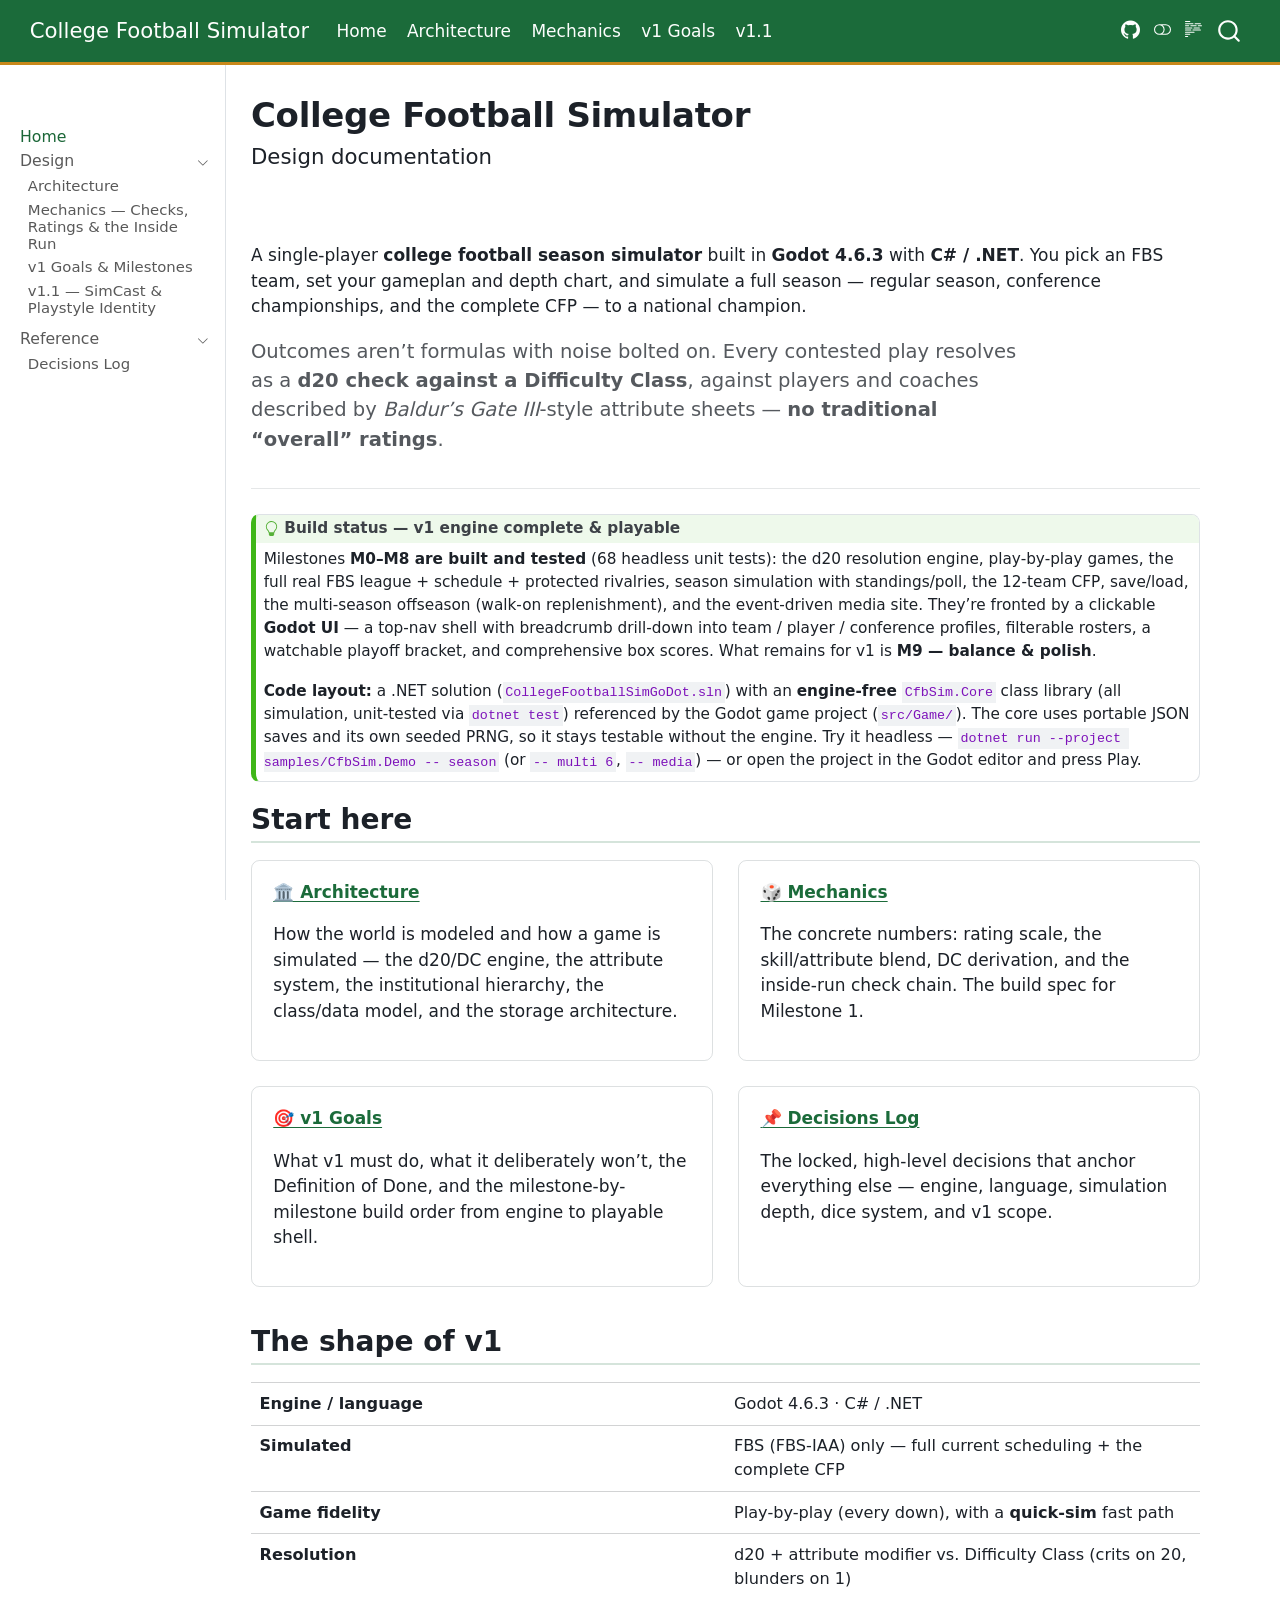
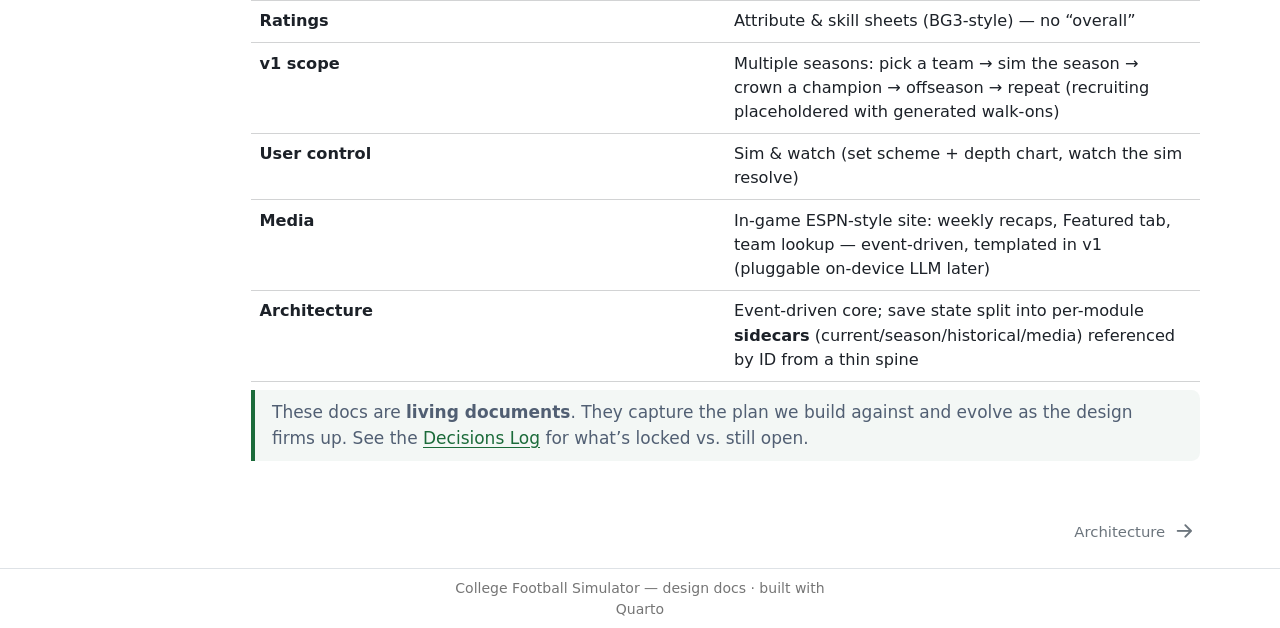
==== index.html @ 756d71d7 "Built site for gh-pages" ====
<!DOCTYPE html>
<html xmlns="http://www.w3.org/1999/xhtml" lang="en" xml:lang="en"><head>

<meta charset="utf-8">
<meta name="generator" content="quarto-1.9.38">

<meta name="viewport" content="width=device-width, initial-scale=1.0, user-scalable=yes">


<title>College Football Simulator</title>
<style>
/* Default styles provided by pandoc.
** See https://pandoc.org/MANUAL.html#variables-for-html for config info.
*/
code{white-space: pre-wrap;}
span.smallcaps{font-variant: small-caps;}
div.columns{display: flex; gap: min(4vw, 1.5em);}
div.column{flex: auto; overflow-x: auto;}
div.hanging-indent{margin-left: 1.5em; text-indent: -1.5em;}
ul.task-list{list-style: none;}
ul.task-list li input[type="checkbox"] {
  width: 0.8em;
  margin: 0 0.8em 0.2em -1em; /* quarto-specific, see https://github.com/quarto-dev/quarto-cli/issues/4556 */ 
  vertical-align: middle;
}
</style>


<script src="site_libs/quarto-nav/quarto-nav.js"></script>
<script src="site_libs/clipboard/clipboard.min.js"></script>
<script src="site_libs/quarto-search/autocomplete.umd.js"></script>
<script src="site_libs/quarto-search/fuse.min.js"></script>
<script src="site_libs/quarto-search/quarto-search.js"></script>
<meta name="quarto:offset" content="./">
<link href="./architecture.html" rel="next">
<script src="site_libs/quarto-html/quarto.js" type="module"></script>
<script src="site_libs/quarto-html/tabsets/tabsets.js" type="module"></script>
<script src="site_libs/quarto-html/popper.min.js"></script>
<script src="site_libs/quarto-html/tippy.umd.min.js"></script>
<script src="site_libs/quarto-html/anchor.min.js"></script>
<link href="site_libs/quarto-html/tippy.css" rel="stylesheet">
<link href="site_libs/quarto-html/quarto-syntax-highlighting-b67f8e63430cbcca6640b68aa6536f97.css" rel="stylesheet" class="quarto-color-scheme" id="quarto-text-highlighting-styles">
<link href="site_libs/quarto-html/quarto-syntax-highlighting-dark-9150029ec934d1cf45e0ed904b425734.css" rel="stylesheet" class="quarto-color-scheme quarto-color-alternate" id="quarto-text-highlighting-styles">
<link href="site_libs/quarto-html/quarto-syntax-highlighting-b67f8e63430cbcca6640b68aa6536f97.css" rel="stylesheet" class="quarto-color-scheme-extra" id="quarto-text-highlighting-styles">
<script src="site_libs/bootstrap/bootstrap.min.js"></script>
<link href="site_libs/bootstrap/bootstrap-icons.css" rel="stylesheet">
<link href="site_libs/bootstrap/bootstrap-f99ac55a5b33c71d9c7e6b6bb3c0e0ed.min.css" rel="stylesheet" append-hash="true" class="quarto-color-scheme" id="quarto-bootstrap" data-mode="light">
<link href="site_libs/bootstrap/bootstrap-dark-e11ed3a3124fed09e1f211e21a312cdc.min.css" rel="stylesheet" append-hash="true" class="quarto-color-scheme quarto-color-alternate" id="quarto-bootstrap" data-mode="dark">
<link href="site_libs/bootstrap/bootstrap-f99ac55a5b33c71d9c7e6b6bb3c0e0ed.min.css" rel="stylesheet" append-hash="true" class="quarto-color-scheme-extra" id="quarto-bootstrap" data-mode="light">
<script id="quarto-search-options" type="application/json">{
  "location": "navbar",
  "copy-button": false,
  "collapse-after": 3,
  "panel-placement": "end",
  "type": "overlay",
  "limit": 50,
  "keyboard-shortcut": [
    "f",
    "/",
    "s"
  ],
  "show-item-context": false,
  "language": {
    "search-no-results-text": "No results",
    "search-matching-documents-text": "matching documents",
    "search-copy-link-title": "Copy link to search",
    "search-hide-matches-text": "Hide additional matches",
    "search-more-match-text": "more match in this document",
    "search-more-matches-text": "more matches in this document",
    "search-clear-button-title": "Clear",
    "search-text-placeholder": "",
    "search-detached-cancel-button-title": "Cancel",
    "search-submit-button-title": "Submit",
    "search-label": "Search"
  }
}</script>
<style>html{ scroll-behavior: smooth; }</style>


</head>

<body class="nav-sidebar docked nav-fixed fullcontent quarto-light"><script id="quarto-html-before-body" type="application/javascript">
    const toggleBodyColorMode = (bsSheetEl) => {
      const mode = bsSheetEl.getAttribute("data-mode");
      const bodyEl = window.document.querySelector("body");
      if (mode === "dark") {
        bodyEl.classList.add("quarto-dark");
        bodyEl.classList.remove("quarto-light");
      } else {
        bodyEl.classList.add("quarto-light");
        bodyEl.classList.remove("quarto-dark");
      }
    }
    const toggleBodyColorPrimary = () => {
      const bsSheetEl = window.document.querySelector("link#quarto-bootstrap:not([rel=disabled-stylesheet])");
      if (bsSheetEl) {
        toggleBodyColorMode(bsSheetEl);
      }
    }
    const setColorSchemeToggle = (alternate) => {
      const toggles = window.document.querySelectorAll('.quarto-color-scheme-toggle');
      for (let i=0; i < toggles.length; i++) {
        const toggle = toggles[i];
        if (toggle) {
          if (alternate) {
            toggle.classList.add("alternate");
          } else {
            toggle.classList.remove("alternate");
          }
        }
      }
    };
    const toggleColorMode = (alternate) => {
      // Switch the stylesheets
      const primaryStylesheets = window.document.querySelectorAll('link.quarto-color-scheme:not(.quarto-color-alternate)');
      const alternateStylesheets = window.document.querySelectorAll('link.quarto-color-scheme.quarto-color-alternate');
      manageTransitions('#quarto-margin-sidebar .nav-link', false);
      if (alternate) {
        // note: dark is layered on light, we don't disable primary!
        enableStylesheet(alternateStylesheets);
        for (const sheetNode of alternateStylesheets) {
          if (sheetNode.id === "quarto-bootstrap") {
            toggleBodyColorMode(sheetNode);
          }
        }
      } else {
        disableStylesheet(alternateStylesheets);
        enableStylesheet(primaryStylesheets)
        toggleBodyColorPrimary();
      }
      manageTransitions('#quarto-margin-sidebar .nav-link', true);
      // Switch the toggles
      setColorSchemeToggle(alternate)
      // Hack to workaround the fact that safari doesn't
      // properly recolor the scrollbar when toggling (#1455)
      if (navigator.userAgent.indexOf('Safari') > 0 && navigator.userAgent.indexOf('Chrome') == -1) {
        manageTransitions("body", false);
        window.scrollTo(0, 1);
        setTimeout(() => {
          window.scrollTo(0, 0);
          manageTransitions("body", true);
        }, 40);
      }
    }
    const disableStylesheet = (stylesheets) => {
      for (let i=0; i < stylesheets.length; i++) {
        const stylesheet = stylesheets[i];
        stylesheet.rel = 'disabled-stylesheet';
      }
    }
    const enableStylesheet = (stylesheets) => {
      for (let i=0; i < stylesheets.length; i++) {
        const stylesheet = stylesheets[i];
        if(stylesheet.rel !== 'stylesheet') { // for Chrome, which will still FOUC without this check
          stylesheet.rel = 'stylesheet';
        }
      }
    }
    const manageTransitions = (selector, allowTransitions) => {
      const els = window.document.querySelectorAll(selector);
      for (let i=0; i < els.length; i++) {
        const el = els[i];
        if (allowTransitions) {
          el.classList.remove('notransition');
        } else {
          el.classList.add('notransition');
        }
      }
    }
    const isFileUrl = () => {
      return window.location.protocol === 'file:';
    }
    const hasAlternateSentinel = () => {
      let styleSentinel = getColorSchemeSentinel();
      if (styleSentinel !== null) {
        return styleSentinel === "alternate";
      } else {
        return false;
      }
    }
    const setStyleSentinel = (alternate) => {
      const value = alternate ? "alternate" : "default";
      if (!isFileUrl()) {
        window.localStorage.setItem("quarto-color-scheme", value);
      } else {
        localAlternateSentinel = value;
      }
    }
    const getColorSchemeSentinel = () => {
      if (!isFileUrl()) {
        const storageValue = window.localStorage.getItem("quarto-color-scheme");
        return storageValue != null ? storageValue : localAlternateSentinel;
      } else {
        return localAlternateSentinel;
      }
    }
    const toggleGiscusIfUsed = (isAlternate, darkModeDefault) => {
      const baseTheme = document.querySelector('#giscus-base-theme')?.value ?? 'light';
      const alternateTheme = document.querySelector('#giscus-alt-theme')?.value ?? 'dark';
      let newTheme = '';
      if(authorPrefersDark) {
        newTheme = isAlternate ? baseTheme : alternateTheme;
      } else {
        newTheme = isAlternate ? alternateTheme : baseTheme;
      }
      const changeGiscusTheme = () => {
        // From: https://github.com/giscus/giscus/issues/336
        const sendMessage = (message) => {
          const iframe = document.querySelector('iframe.giscus-frame');
          if (!iframe) return;
          iframe.contentWindow.postMessage({ giscus: message }, 'https://giscus.app');
        }
        sendMessage({
          setConfig: {
            theme: newTheme
          }
        });
      }
      const isGiscussLoaded = window.document.querySelector('iframe.giscus-frame') !== null;
      if (isGiscussLoaded) {
        changeGiscusTheme();
      }
    };
    const authorPrefersDark = false;
    const darkModeDefault = authorPrefersDark;
      document.querySelector('link#quarto-text-highlighting-styles.quarto-color-scheme-extra').rel = 'disabled-stylesheet';
      document.querySelector('link#quarto-bootstrap.quarto-color-scheme-extra').rel = 'disabled-stylesheet';
    let localAlternateSentinel = darkModeDefault ? 'alternate' : 'default';
    // Dark / light mode switch
    window.quartoToggleColorScheme = () => {
      // Read the current dark / light value
      let toAlternate = !hasAlternateSentinel();
      toggleColorMode(toAlternate);
      setStyleSentinel(toAlternate);
      toggleGiscusIfUsed(toAlternate, darkModeDefault);
      window.dispatchEvent(new Event('resize'));
    };
    // Switch to dark mode if need be
    if (hasAlternateSentinel()) {
      toggleColorMode(true);
    } else {
      toggleColorMode(false);
    }
  </script>

<div id="quarto-search-results"></div>
  <header id="quarto-header" class="headroom fixed-top">
    <nav class="navbar navbar-expand-lg " data-bs-theme="dark">
      <div class="navbar-container container-fluid">
      <div class="navbar-brand-container mx-auto">
    <a class="navbar-brand" href="./index.html">
    <span class="navbar-title">College Football Simulator</span>
    </a>
  </div>
            <div id="quarto-search" class="" title="Search"></div>
          <button class="navbar-toggler" type="button" data-bs-toggle="collapse" data-bs-target="#navbarCollapse" aria-controls="navbarCollapse" role="menu" aria-expanded="false" aria-label="Toggle navigation" onclick="if (window.quartoToggleHeadroom) { window.quartoToggleHeadroom(); }">
  <span class="navbar-toggler-icon"></span>
</button>
          <div class="collapse navbar-collapse" id="navbarCollapse">
            <ul class="navbar-nav navbar-nav-scroll me-auto">
  <li class="nav-item">
    <a class="nav-link active" href="./index.html" aria-current="page"> 
<span class="menu-text">Home</span></a>
  </li>  
  <li class="nav-item">
    <a class="nav-link" href="./architecture.html"> 
<span class="menu-text">Architecture</span></a>
  </li>  
  <li class="nav-item">
    <a class="nav-link" href="./mechanics.html"> 
<span class="menu-text">Mechanics</span></a>
  </li>  
  <li class="nav-item">
    <a class="nav-link" href="./goals.html"> 
<span class="menu-text">v1 Goals</span></a>
  </li>  
  <li class="nav-item">
    <a class="nav-link" href="./v1_1.html"> 
<span class="menu-text">v1.1</span></a>
  </li>  
</ul>
            <ul class="navbar-nav navbar-nav-scroll ms-auto">
  <li class="nav-item compact">
    <a class="nav-link" href="https://github.com/"> <i class="bi bi-github" role="img" aria-label="GitHub">
</i> 
<span class="menu-text"></span></a>
  </li>  
</ul>
          </div> <!-- /navcollapse -->
            <div class="quarto-navbar-tools">
  <a href="" class="quarto-color-scheme-toggle quarto-navigation-tool  px-1" onclick="window.quartoToggleColorScheme(); return false;" title="Toggle dark mode"><i class="bi"></i></a>
  <a href="" class="quarto-reader-toggle quarto-navigation-tool px-1" onclick="window.quartoToggleReader(); return false;" title="Toggle reader mode">
  <div class="quarto-reader-toggle-btn">
  <i class="bi"></i>
  </div>
</a>
</div>
      </div> <!-- /container-fluid -->
    </nav>
  <nav class="quarto-secondary-nav">
    <div class="container-fluid d-flex">
      <button type="button" class="quarto-btn-toggle btn" data-bs-toggle="collapse" role="button" data-bs-target=".quarto-sidebar-collapse-item" aria-controls="quarto-sidebar" aria-expanded="false" aria-label="Toggle sidebar navigation" onclick="if (window.quartoToggleHeadroom) { window.quartoToggleHeadroom(); }">
        <i class="bi bi-layout-text-sidebar-reverse"></i>
      </button>
        <nav class="quarto-page-breadcrumbs" aria-label="breadcrumb"><ol class="breadcrumb"><li class="breadcrumb-item"><a href="./index.html">Home</a></li></ol></nav>
        <a class="flex-grow-1" role="navigation" data-bs-toggle="collapse" data-bs-target=".quarto-sidebar-collapse-item" aria-controls="quarto-sidebar" aria-expanded="false" aria-label="Toggle sidebar navigation" onclick="if (window.quartoToggleHeadroom) { window.quartoToggleHeadroom(); }">      
        </a>
      <button type="button" class="btn quarto-search-button" aria-label="Search" onclick="window.quartoOpenSearch();">
        <i class="bi bi-search"></i>
      </button>
    </div>
  </nav>
</header>
<!-- content -->
<div id="quarto-content" class="quarto-container page-columns page-rows-contents page-layout-article page-navbar">
<!-- sidebar -->
  <nav id="quarto-sidebar" class="sidebar collapse collapse-horizontal quarto-sidebar-collapse-item sidebar-navigation docked overflow-auto">
        <div class="mt-2 flex-shrink-0 align-items-center">
        <div class="sidebar-search">
        <div id="quarto-search" class="" title="Search"></div>
        </div>
        </div>
    <div class="sidebar-menu-container"> 
    <ul class="list-unstyled mt-1">
        <li class="sidebar-item">
  <div class="sidebar-item-container"> 
  <a href="./index.html" class="sidebar-item-text sidebar-link active">
 <span class="menu-text">Home</span></a>
  </div>
</li>
        <li class="sidebar-item sidebar-item-section">
      <div class="sidebar-item-container"> 
            <a class="sidebar-item-text sidebar-link text-start" data-bs-toggle="collapse" data-bs-target="#quarto-sidebar-section-1" role="navigation" aria-expanded="true">
 <span class="menu-text">Design</span></a>
          <a class="sidebar-item-toggle text-start" data-bs-toggle="collapse" data-bs-target="#quarto-sidebar-section-1" role="navigation" aria-expanded="true" aria-label="Toggle section">
            <i class="bi bi-chevron-right ms-2"></i>
          </a> 
      </div>
      <ul id="quarto-sidebar-section-1" class="collapse list-unstyled sidebar-section depth1 show">  
          <li class="sidebar-item">
  <div class="sidebar-item-container"> 
  <a href="./architecture.html" class="sidebar-item-text sidebar-link">
 <span class="menu-text">Architecture</span></a>
  </div>
</li>
          <li class="sidebar-item">
  <div class="sidebar-item-container"> 
  <a href="./mechanics.html" class="sidebar-item-text sidebar-link">
 <span class="menu-text">Mechanics — Checks, Ratings &amp; the Inside Run</span></a>
  </div>
</li>
          <li class="sidebar-item">
  <div class="sidebar-item-container"> 
  <a href="./goals.html" class="sidebar-item-text sidebar-link">
 <span class="menu-text">v1 Goals &amp; Milestones</span></a>
  </div>
</li>
          <li class="sidebar-item">
  <div class="sidebar-item-container"> 
  <a href="./v1_1.html" class="sidebar-item-text sidebar-link">
 <span class="menu-text">v1.1 — SimCast &amp; Playstyle Identity</span></a>
  </div>
</li>
      </ul>
  </li>
        <li class="sidebar-item sidebar-item-section">
      <div class="sidebar-item-container"> 
            <a class="sidebar-item-text sidebar-link text-start" data-bs-toggle="collapse" data-bs-target="#quarto-sidebar-section-2" role="navigation" aria-expanded="true">
 <span class="menu-text">Reference</span></a>
          <a class="sidebar-item-toggle text-start" data-bs-toggle="collapse" data-bs-target="#quarto-sidebar-section-2" role="navigation" aria-expanded="true" aria-label="Toggle section">
            <i class="bi bi-chevron-right ms-2"></i>
          </a> 
      </div>
      <ul id="quarto-sidebar-section-2" class="collapse list-unstyled sidebar-section depth1 show">  
          <li class="sidebar-item">
  <div class="sidebar-item-container"> 
  <a href="./decisions.html" class="sidebar-item-text sidebar-link">
 <span class="menu-text">Decisions Log</span></a>
  </div>
</li>
      </ul>
  </li>
    </ul>
    </div>
</nav>
<div id="quarto-sidebar-glass" class="quarto-sidebar-collapse-item" data-bs-toggle="collapse" data-bs-target=".quarto-sidebar-collapse-item"></div>
<!-- margin-sidebar -->
    
<!-- main -->
<main class="content" id="quarto-document-content">


<header id="title-block-header" class="quarto-title-block default">
<div class="quarto-title">
<h1 class="title">College Football Simulator</h1>
<p class="subtitle lead">Design documentation</p>
</div>



<div class="quarto-title-meta">

    
  
    
  </div>
  


</header>


<div class="hero">
<p>A single-player <strong>college football season simulator</strong> built in <strong>Godot 4.6.3</strong> with <strong>C# / .NET</strong>. You pick an FBS team, set your gameplan and depth chart, and simulate a full season — regular season, conference championships, and the complete CFP — to a national champion.</p>
<div class="tagline">
<p>Outcomes aren’t formulas with noise bolted on. Every contested play resolves as a <strong>d20 check against a Difficulty Class</strong>, against players and coaches described by <em>Baldur’s Gate III</em>-style attribute sheets — <strong>no traditional “overall” ratings</strong>.</p>
</div>
</div>
<div class="callout callout-style-default callout-tip callout-titled">
<div class="callout-header d-flex align-content-center">
<div class="callout-icon-container">
<i class="callout-icon"></i>
</div>
<div class="callout-title-container flex-fill">
<span class="screen-reader-only">Tip</span>Build status — v1 engine complete &amp; playable
</div>
</div>
<div class="callout-body-container callout-body">
<p>Milestones <strong>M0–M8 are built and tested</strong> (68 headless unit tests): the d20 resolution engine, play-by-play games, the full real FBS league + schedule + protected rivalries, season simulation with standings/poll, the 12-team CFP, save/load, the multi-season offseason (walk-on replenishment), and the event-driven media site. They’re fronted by a clickable <strong>Godot UI</strong> — a top-nav shell with breadcrumb drill-down into team / player / conference profiles, filterable rosters, a watchable playoff bracket, and comprehensive box scores. What remains for v1 is <strong>M9 — balance &amp; polish</strong>.</p>
<p><strong>Code layout:</strong> a .NET solution (<code>CollegeFootballSimGoDot.sln</code>) with an <strong>engine-free <code>CfbSim.Core</code></strong> class library (all simulation, unit-tested via <code>dotnet test</code>) referenced by the Godot game project (<code>src/Game/</code>). The core uses portable JSON saves and its own seeded PRNG, so it stays testable without the engine. Try it headless — <code>dotnet run --project samples/CfbSim.Demo -- season</code> (or <code>-- multi 6</code>, <code>-- media</code>) — or open the project in the Godot editor and press Play.</p>
</div>
</div>
<section id="start-here" class="level2">
<h2 class="anchored" data-anchor-id="start-here">Start here</h2>
<div class="grid">
<div class="g-col-12 g-col-md-6">
<div class="doc-card">
<p><a href="./architecture.html" class="doc-card-title"><strong>🏛️ Architecture</strong></a></p>
<p>How the world is modeled and how a game is simulated — the d20/DC engine, the attribute system, the institutional hierarchy, the class/data model, and the storage architecture.</p>
</div>
</div>
<div class="g-col-12 g-col-md-6">
<div class="doc-card">
<p><a href="./mechanics.html" class="doc-card-title"><strong>🎲 Mechanics</strong></a></p>
<p>The concrete numbers: rating scale, the skill/attribute blend, DC derivation, and the inside-run check chain. The build spec for Milestone 1.</p>
</div>
</div>
<div class="g-col-12 g-col-md-6">
<div class="doc-card">
<p><a href="./goals.html" class="doc-card-title"><strong>🎯 v1 Goals</strong></a></p>
<p>What v1 must do, what it deliberately won’t, the Definition of Done, and the milestone-by-milestone build order from engine to playable shell.</p>
</div>
</div>
<div class="g-col-12 g-col-md-6">
<div class="doc-card">
<p><a href="./decisions.html" class="doc-card-title"><strong>📌 Decisions Log</strong></a></p>
<p>The locked, high-level decisions that anchor everything else — engine, language, simulation depth, dice system, and v1 scope.</p>
</div>
</div>
</div>
</section>
<section id="sec-shape" class="level2">
<h2 class="anchored" data-anchor-id="sec-shape">The shape of v1</h2>
<table class="caption-top table">
<colgroup>
<col style="width: 50%">
<col style="width: 50%">
</colgroup>
<tbody>
<tr class="odd">
<td><strong>Engine / language</strong></td>
<td>Godot 4.6.3 · C# / .NET</td>
</tr>
<tr class="even">
<td><strong>Simulated</strong></td>
<td>FBS (FBS-IAA) only — full current scheduling + the complete CFP</td>
</tr>
<tr class="odd">
<td><strong>Game fidelity</strong></td>
<td>Play-by-play (every down), with a <strong>quick-sim</strong> fast path</td>
</tr>
<tr class="even">
<td><strong>Resolution</strong></td>
<td>d20 + attribute modifier vs.&nbsp;Difficulty Class (crits on 20, blunders on 1)</td>
</tr>
<tr class="odd">
<td><strong>Ratings</strong></td>
<td>Attribute &amp; skill sheets (BG3-style) — no “overall”</td>
</tr>
<tr class="even">
<td><strong>v1 scope</strong></td>
<td>Multiple seasons: pick a team → sim the season → crown a champion → offseason → repeat (recruiting placeholdered with generated walk-ons)</td>
</tr>
<tr class="odd">
<td><strong>User control</strong></td>
<td>Sim &amp; watch (set scheme + depth chart, watch the sim resolve)</td>
</tr>
<tr class="even">
<td><strong>Media</strong></td>
<td>In-game ESPN-style site: weekly recaps, Featured tab, team lookup — event-driven, templated in v1 (pluggable on-device LLM later)</td>
</tr>
<tr class="odd">
<td><strong>Architecture</strong></td>
<td>Event-driven core; save state split into per-module <strong>sidecars</strong> (current/season/historical/media) referenced by ID from a thin spine</td>
</tr>
</tbody>
</table>
<blockquote class="blockquote">
<p>These docs are <strong>living documents</strong>. They capture the plan we build against and evolve as the design firms up. See the <a href="./decisions.html">Decisions Log</a> for what’s locked vs.&nbsp;still open.</p>
</blockquote>


</section>

</main> <!-- /main -->
<script id="quarto-html-after-body" type="application/javascript">
  window.document.addEventListener("DOMContentLoaded", function (event) {
    // Ensure there is a toggle, if there isn't float one in the top right
    if (window.document.querySelector('.quarto-color-scheme-toggle') === null) {
      const a = window.document.createElement('a');
      a.classList.add('top-right');
      a.classList.add('quarto-color-scheme-toggle');
      a.href = "";
      a.onclick = function() { try { window.quartoToggleColorScheme(); } catch {} return false; };
      const i = window.document.createElement("i");
      i.classList.add('bi');
      a.appendChild(i);
      window.document.body.appendChild(a);
    }
    setColorSchemeToggle(hasAlternateSentinel())
    const icon = "";
    const anchorJS = new window.AnchorJS();
    anchorJS.options = {
      placement: 'right',
      icon: icon
    };
    anchorJS.add('.anchored');
    const isCodeAnnotation = (el) => {
      for (const clz of el.classList) {
        if (clz.startsWith('code-annotation-')) {                     
          return true;
        }
      }
      return false;
    }
    const onCopySuccess = function(e) {
      // button target
      const button = e.trigger;
      // don't keep focus
      button.blur();
      // flash "checked"
      button.classList.add('code-copy-button-checked');
      var currentTitle = button.getAttribute("title");
      button.setAttribute("title", "Copied!");
      let tooltip;
      if (window.bootstrap) {
        button.setAttribute("data-bs-toggle", "tooltip");
        button.setAttribute("data-bs-placement", "left");
        button.setAttribute("data-bs-title", "Copied!");
        tooltip = new bootstrap.Tooltip(button, 
          { trigger: "manual", 
            customClass: "code-copy-button-tooltip",
            offset: [0, -8]});
        tooltip.show();    
      }
      setTimeout(function() {
        if (tooltip) {
          tooltip.hide();
          button.removeAttribute("data-bs-title");
          button.removeAttribute("data-bs-toggle");
          button.removeAttribute("data-bs-placement");
        }
        button.setAttribute("title", currentTitle);
        button.classList.remove('code-copy-button-checked');
      }, 1000);
      // clear code selection
      e.clearSelection();
    }
    const getTextToCopy = function(trigger) {
      const outerScaffold = trigger.parentElement.cloneNode(true);
      const codeEl = outerScaffold.querySelector('code');
      for (const childEl of codeEl.children) {
        if (isCodeAnnotation(childEl)) {
          childEl.remove();
        }
      }
      return codeEl.innerText;
    }
    const clipboard = new window.ClipboardJS('.code-copy-button:not([data-in-quarto-modal])', {
      text: getTextToCopy
    });
    clipboard.on('success', onCopySuccess);
    if (window.document.getElementById('quarto-embedded-source-code-modal')) {
      const clipboardModal = new window.ClipboardJS('.code-copy-button[data-in-quarto-modal]', {
        text: getTextToCopy,
        container: window.document.getElementById('quarto-embedded-source-code-modal')
      });
      clipboardModal.on('success', onCopySuccess);
    }
      var localhostRegex = new RegExp(/^(?:http|https):\/\/localhost\:?[0-9]*\//);
      var mailtoRegex = new RegExp(/^mailto:/);
        var filterRegex = new RegExp("https:\/\/wfowle-ilabs\.github\.io\/CollegeFootballSimulator\/");
      var isInternal = (href) => {
          return filterRegex.test(href) || localhostRegex.test(href) || mailtoRegex.test(href);
      }
      // Inspect non-navigation links and adorn them if external
     var links = window.document.querySelectorAll('a[href]:not(.nav-link):not(.navbar-brand):not(.toc-action):not(.sidebar-link):not(.sidebar-item-toggle):not(.pagination-link):not(.no-external):not([aria-hidden]):not(.dropdown-item):not(.quarto-navigation-tool):not(.about-link)');
      for (var i=0; i<links.length; i++) {
        const link = links[i];
        if (!isInternal(link.href)) {
          // undo the damage that might have been done by quarto-nav.js in the case of
          // links that we want to consider external
          if (link.dataset.originalHref !== undefined) {
            link.href = link.dataset.originalHref;
          }
        }
      }
    function tippyHover(el, contentFn, onTriggerFn, onUntriggerFn) {
      const config = {
        allowHTML: true,
        maxWidth: 500,
        delay: 100,
        arrow: false,
        appendTo: function(el) {
            return el.parentElement;
        },
        interactive: true,
        interactiveBorder: 10,
        theme: 'quarto',
        placement: 'bottom-start',
      };
      if (contentFn) {
        config.content = contentFn;
      }
      if (onTriggerFn) {
        config.onTrigger = onTriggerFn;
      }
      if (onUntriggerFn) {
        config.onUntrigger = onUntriggerFn;
      }
      window.tippy(el, config); 
    }
    const noterefs = window.document.querySelectorAll('a[role="doc-noteref"]');
    for (var i=0; i<noterefs.length; i++) {
      const ref = noterefs[i];
      tippyHover(ref, function() {
        // use id or data attribute instead here
        let href = ref.getAttribute('data-footnote-href') || ref.getAttribute('href');
        try { href = new URL(href).hash; } catch {}
        const id = href.replace(/^#\/?/, "");
        const note = window.document.getElementById(id);
        if (note) {
          return note.innerHTML;
        } else {
          return "";
        }
      });
    }
    const xrefs = window.document.querySelectorAll('a.quarto-xref');
    const processXRef = (id, note) => {
      // Strip column container classes
      const stripColumnClz = (el) => {
        el.classList.remove("page-full", "page-columns");
        if (el.children) {
          for (const child of el.children) {
            stripColumnClz(child);
          }
        }
      }
      stripColumnClz(note)
      if (id === null || id.startsWith('sec-')) {
        // Special case sections, only their first couple elements
        const container = document.createElement("div");
        if (note.children && note.children.length > 2) {
          container.appendChild(note.children[0].cloneNode(true));
          for (let i = 1; i < note.children.length; i++) {
            const child = note.children[i];
            if (child.tagName === "P" && child.innerText === "") {
              continue;
            } else {
              container.appendChild(child.cloneNode(true));
              break;
            }
          }
          if (window.Quarto?.typesetMath) {
            window.Quarto.typesetMath(container);
          }
          return container.innerHTML
        } else {
          if (window.Quarto?.typesetMath) {
            window.Quarto.typesetMath(note);
          }
          return note.innerHTML;
        }
      } else {
        // Remove any anchor links if they are present
        const anchorLink = note.querySelector('a.anchorjs-link');
        if (anchorLink) {
          anchorLink.remove();
        }
        if (window.Quarto?.typesetMath) {
          window.Quarto.typesetMath(note);
        }
        if (note.classList.contains("callout")) {
          return note.outerHTML;
        } else {
          return note.innerHTML;
        }
      }
    }
    for (var i=0; i<xrefs.length; i++) {
      const xref = xrefs[i];
      tippyHover(xref, undefined, function(instance) {
        instance.disable();
        let url = xref.getAttribute('href');
        let hash = undefined; 
        if (url.startsWith('#')) {
          hash = url;
        } else {
          try { hash = new URL(url).hash; } catch {}
        }
        if (hash) {
          const id = hash.replace(/^#\/?/, "");
          const note = window.document.getElementById(id);
          if (note !== null) {
            try {
              const html = processXRef(id, note.cloneNode(true));
              instance.setContent(html);
            } finally {
              instance.enable();
              instance.show();
            }
          } else {
            // See if we can fetch this
            fetch(url.split('#')[0])
            .then(res => res.text())
            .then(html => {
              const parser = new DOMParser();
              const htmlDoc = parser.parseFromString(html, "text/html");
              const note = htmlDoc.getElementById(id);
              if (note !== null) {
                const html = processXRef(id, note);
                instance.setContent(html);
              } 
            }).finally(() => {
              instance.enable();
              instance.show();
            });
          }
        } else {
          // See if we can fetch a full url (with no hash to target)
          // This is a special case and we should probably do some content thinning / targeting
          fetch(url)
          .then(res => res.text())
          .then(html => {
            const parser = new DOMParser();
            const htmlDoc = parser.parseFromString(html, "text/html");
            const note = htmlDoc.querySelector('main.content');
            if (note !== null) {
              // This should only happen for chapter cross references
              // (since there is no id in the URL)
              // remove the first header
              if (note.children.length > 0 && note.children[0].tagName === "HEADER") {
                note.children[0].remove();
              }
              const html = processXRef(null, note);
              instance.setContent(html);
            } 
          }).finally(() => {
            instance.enable();
            instance.show();
          });
        }
      }, function(instance) {
      });
    }
        let selectedAnnoteEl;
        const selectorForAnnotation = ( cell, annotation) => {
          let cellAttr = 'data-code-cell="' + cell + '"';
          let lineAttr = 'data-code-annotation="' +  annotation + '"';
          const selector = 'span[' + cellAttr + '][' + lineAttr + ']';
          return selector;
        }
        const selectCodeLines = (annoteEl) => {
          const doc = window.document;
          const targetCell = annoteEl.getAttribute("data-target-cell");
          const targetAnnotation = annoteEl.getAttribute("data-target-annotation");
          const annoteSpan = window.document.querySelector(selectorForAnnotation(targetCell, targetAnnotation));
          const lines = annoteSpan.getAttribute("data-code-lines").split(",");
          const lineIds = lines.map((line) => {
            return targetCell + "-" + line;
          })
          let top = null;
          let height = null;
          let parent = null;
          if (lineIds.length > 0) {
              //compute the position of the single el (top and bottom and make a div)
              const el = window.document.getElementById(lineIds[0]);
              top = el.offsetTop;
              height = el.offsetHeight;
              parent = el.parentElement.parentElement;
            if (lineIds.length > 1) {
              const lastEl = window.document.getElementById(lineIds[lineIds.length - 1]);
              const bottom = lastEl.offsetTop + lastEl.offsetHeight;
              height = bottom - top;
            }
            if (top !== null && height !== null && parent !== null) {
              // cook up a div (if necessary) and position it 
              let div = window.document.getElementById("code-annotation-line-highlight");
              if (div === null) {
                div = window.document.createElement("div");
                div.setAttribute("id", "code-annotation-line-highlight");
                div.style.position = 'absolute';
                parent.appendChild(div);
              }
              div.style.top = top - 2 + "px";
              div.style.height = height + 4 + "px";
              div.style.left = 0;
              let gutterDiv = window.document.getElementById("code-annotation-line-highlight-gutter");
              if (gutterDiv === null) {
                gutterDiv = window.document.createElement("div");
                gutterDiv.setAttribute("id", "code-annotation-line-highlight-gutter");
                gutterDiv.style.position = 'absolute';
                const codeCell = window.document.getElementById(targetCell);
                const gutter = codeCell.querySelector('.code-annotation-gutter');
                gutter.appendChild(gutterDiv);
              }
              gutterDiv.style.top = top - 2 + "px";
              gutterDiv.style.height = height + 4 + "px";
            }
            selectedAnnoteEl = annoteEl;
          }
        };
        const unselectCodeLines = () => {
          const elementsIds = ["code-annotation-line-highlight", "code-annotation-line-highlight-gutter"];
          elementsIds.forEach((elId) => {
            const div = window.document.getElementById(elId);
            if (div) {
              div.remove();
            }
          });
          selectedAnnoteEl = undefined;
        };
          // Handle positioning of the toggle
      window.addEventListener(
        "resize",
        throttle(() => {
          elRect = undefined;
          if (selectedAnnoteEl) {
            selectCodeLines(selectedAnnoteEl);
          }
        }, 10)
      );
      function throttle(fn, ms) {
      let throttle = false;
      let timer;
        return (...args) => {
          if(!throttle) { // first call gets through
              fn.apply(this, args);
              throttle = true;
          } else { // all the others get throttled
              if(timer) clearTimeout(timer); // cancel #2
              timer = setTimeout(() => {
                fn.apply(this, args);
                timer = throttle = false;
              }, ms);
          }
        };
      }
        // Attach click handler to the DT
        const annoteDls = window.document.querySelectorAll('dt[data-target-cell]');
        for (const annoteDlNode of annoteDls) {
          annoteDlNode.addEventListener('click', (event) => {
            const clickedEl = event.target;
            if (clickedEl !== selectedAnnoteEl) {
              unselectCodeLines();
              const activeEl = window.document.querySelector('dt[data-target-cell].code-annotation-active');
              if (activeEl) {
                activeEl.classList.remove('code-annotation-active');
              }
              selectCodeLines(clickedEl);
              clickedEl.classList.add('code-annotation-active');
            } else {
              // Unselect the line
              unselectCodeLines();
              clickedEl.classList.remove('code-annotation-active');
            }
          });
        }
    const findCites = (el) => {
      const parentEl = el.parentElement;
      if (parentEl) {
        const cites = parentEl.dataset.cites;
        if (cites) {
          return {
            el,
            cites: cites.split(' ')
          };
        } else {
          return findCites(el.parentElement)
        }
      } else {
        return undefined;
      }
    };
    var bibliorefs = window.document.querySelectorAll('a[role="doc-biblioref"]');
    for (var i=0; i<bibliorefs.length; i++) {
      const ref = bibliorefs[i];
      const citeInfo = findCites(ref);
      if (citeInfo) {
        tippyHover(citeInfo.el, function() {
          var popup = window.document.createElement('div');
          citeInfo.cites.forEach(function(cite) {
            var citeDiv = window.document.createElement('div');
            citeDiv.classList.add('hanging-indent');
            citeDiv.classList.add('csl-entry');
            var biblioDiv = window.document.getElementById('ref-' + cite);
            if (biblioDiv) {
              citeDiv.innerHTML = biblioDiv.innerHTML;
            }
            popup.appendChild(citeDiv);
          });
          return popup.innerHTML;
        });
      }
    }
  });
  </script>
<nav class="page-navigation">
  <div class="nav-page nav-page-previous">
  </div>
  <div class="nav-page nav-page-next">
      <a href="./architecture.html" class="pagination-link" aria-label="Architecture">
        <span class="nav-page-text">Architecture</span> <i class="bi bi-arrow-right-short"></i>
      </a>
  </div>
</nav>
</div> <!-- /content -->
<footer class="footer">
  <div class="nav-footer">
    <div class="nav-footer-left">
      &nbsp;
    </div>   
    <div class="nav-footer-center">
<p>College Football Simulator — design docs · built with Quarto</p>
</div>
    <div class="nav-footer-right">
      &nbsp;
    </div>
  </div>
</footer>




<script src="site_libs/quarto-html/zenscroll-min.js"></script>
</body></html>
---- site_libs/quarto-html/tippy.css ----
.tippy-box[data-animation=fade][data-state=hidden]{opacity:0}[data-tippy-root]{max-width:calc(100vw - 10px)}.tippy-box{position:relative;background-color:#333;color:#fff;border-radius:4px;font-size:14px;line-height:1.4;white-space:normal;outline:0;transition-property:transform,visibility,opacity}.tippy-box[data-placement^=top]>.tippy-arrow{bottom:0}.tippy-box[data-placement^=top]>.tippy-arrow:before{bottom:-7px;left:0;border-width:8px 8px 0;border-top-color:initial;transform-origin:center top}.tippy-box[data-placement^=bottom]>.tippy-arrow{top:0}.tippy-box[data-placement^=bottom]>.tippy-arrow:before{top:-7px;left:0;border-width:0 8px 8px;border-bottom-color:initial;transform-origin:center bottom}.tippy-box[data-placement^=left]>.tippy-arrow{right:0}.tippy-box[data-placement^=left]>.tippy-arrow:before{border-width:8px 0 8px 8px;border-left-color:initial;right:-7px;transform-origin:center left}.tippy-box[data-placement^=right]>.tippy-arrow{left:0}.tippy-box[data-placement^=right]>.tippy-arrow:before{left:-7px;border-width:8px 8px 8px 0;border-right-color:initial;transform-origin:center right}.tippy-box[data-inertia][data-state=visible]{transition-timing-function:cubic-bezier(.54,1.5,.38,1.11)}.tippy-arrow{width:16px;height:16px;color:#333}.tippy-arrow:before{content:"";position:absolute;border-color:transparent;border-style:solid}.tippy-content{position:relative;padding:5px 9px;z-index:1}
---- site_libs/quarto-html/quarto-syntax-highlighting-b67f8e63430cbcca6640b68aa6536f97.css ----
/* quarto syntax highlight colors */
:root {
  --quarto-hl-ot-color: #003B4F;
  --quarto-hl-at-color: #657422;
  --quarto-hl-ss-color: #20794D;
  --quarto-hl-an-color: #5E5E5E;
  --quarto-hl-fu-color: #4758AB;
  --quarto-hl-st-color: #20794D;
  --quarto-hl-cf-color: #003B4F;
  --quarto-hl-op-color: #5E5E5E;
  --quarto-hl-er-color: #AD0000;
  --quarto-hl-bn-color: #AD0000;
  --quarto-hl-al-color: #AD0000;
  --quarto-hl-va-color: #111111;
  --quarto-hl-bu-color: inherit;
  --quarto-hl-ex-color: inherit;
  --quarto-hl-pp-color: #AD0000;
  --quarto-hl-in-color: #5E5E5E;
  --quarto-hl-vs-color: #20794D;
  --quarto-hl-wa-color: #5E5E5E;
  --quarto-hl-do-color: #5E5E5E;
  --quarto-hl-im-color: #00769E;
  --quarto-hl-ch-color: #20794D;
  --quarto-hl-dt-color: #AD0000;
  --quarto-hl-fl-color: #AD0000;
  --quarto-hl-co-color: #5E5E5E;
  --quarto-hl-cv-color: #5E5E5E;
  --quarto-hl-cn-color: #8f5902;
  --quarto-hl-sc-color: #5E5E5E;
  --quarto-hl-dv-color: #AD0000;
  --quarto-hl-kw-color: #003B4F;
}

/* other quarto variables */
:root {
  --quarto-font-monospace: "Cascadia Code", "JetBrains Mono", "SFMono-Regular", Consolas, "Liberation Mono", monospace;
}

/* syntax highlight based on Pandoc's rules */
pre > code.sourceCode > span {
  color: #003B4F;
}

code.sourceCode > span {
  color: #003B4F;
}

div.sourceCode,
div.sourceCode pre.sourceCode {
  color: #003B4F;
}

/* Normal */
code span {
  color: #003B4F;
}

/* Alert */
code span.al {
  color: #AD0000;
  font-style: inherit;
}

/* Annotation */
code span.an {
  color: #5E5E5E;
  font-style: inherit;
}

/* Attribute */
code span.at {
  color: #657422;
  font-style: inherit;
}

/* BaseN */
code span.bn {
  color: #AD0000;
  font-style: inherit;
}

/* BuiltIn */
code span.bu {
  font-style: inherit;
}

/* ControlFlow */
code span.cf {
  color: #003B4F;
  font-weight: bold;
  font-style: inherit;
}

/* Char */
code span.ch {
  color: #20794D;
  font-style: inherit;
}

/* Constant */
code span.cn {
  color: #8f5902;
  font-style: inherit;
}

/* Comment */
code span.co {
  color: #5E5E5E;
  font-style: inherit;
}

/* CommentVar */
code span.cv {
  color: #5E5E5E;
  font-style: italic;
}

/* Documentation */
code span.do {
  color: #5E5E5E;
  font-style: italic;
}

/* DataType */
code span.dt {
  color: #AD0000;
  font-style: inherit;
}

/* DecVal */
code span.dv {
  color: #AD0000;
  font-style: inherit;
}

/* Error */
code span.er {
  color: #AD0000;
  font-style: inherit;
}

/* Extension */
code span.ex {
  font-style: inherit;
}

/* Float */
code span.fl {
  color: #AD0000;
  font-style: inherit;
}

/* Function */
code span.fu {
  color: #4758AB;
  font-style: inherit;
}

/* Import */
code span.im {
  color: #00769E;
  font-style: inherit;
}

/* Information */
code span.in {
  color: #5E5E5E;
  font-style: inherit;
}

/* Keyword */
code span.kw {
  color: #003B4F;
  font-weight: bold;
  font-style: inherit;
}

/* Operator */
code span.op {
  color: #5E5E5E;
  font-style: inherit;
}

/* Other */
code span.ot {
  color: #003B4F;
  font-style: inherit;
}

/* Preprocessor */
code span.pp {
  color: #AD0000;
  font-style: inherit;
}

/* SpecialChar */
code span.sc {
  color: #5E5E5E;
  font-style: inherit;
}

/* SpecialString */
code span.ss {
  color: #20794D;
  font-style: inherit;
}

/* String */
code span.st {
  color: #20794D;
  font-style: inherit;
}

/* Variable */
code span.va {
  color: #111111;
  font-style: inherit;
}

/* VerbatimString */
code span.vs {
  color: #20794D;
  font-style: inherit;
}

/* Warning */
code span.wa {
  color: #5E5E5E;
  font-style: italic;
}

.prevent-inlining {
  content: "</";
}

/*# sourceMappingURL=eb51b6e6006a9494d8cd6a8ae7cfd17f.css.map */
---- site_libs/quarto-html/quarto-syntax-highlighting-dark-9150029ec934d1cf45e0ed904b425734.css ----
/* quarto syntax highlight colors */
:root {
  --quarto-hl-al-color: #f07178;
  --quarto-hl-an-color: #d4d0ab;
  --quarto-hl-at-color: #00e0e0;
  --quarto-hl-bn-color: #d4d0ab;
  --quarto-hl-bu-color: #abe338;
  --quarto-hl-ch-color: #abe338;
  --quarto-hl-co-color: #f8f8f2;
  --quarto-hl-cv-color: #ffd700;
  --quarto-hl-cn-color: #ffd700;
  --quarto-hl-cf-color: #ffa07a;
  --quarto-hl-dt-color: #ffa07a;
  --quarto-hl-dv-color: #d4d0ab;
  --quarto-hl-do-color: #f8f8f2;
  --quarto-hl-er-color: #f07178;
  --quarto-hl-ex-color: #00e0e0;
  --quarto-hl-fl-color: #d4d0ab;
  --quarto-hl-fu-color: #ffa07a;
  --quarto-hl-im-color: #abe338;
  --quarto-hl-in-color: #d4d0ab;
  --quarto-hl-kw-color: #ffa07a;
  --quarto-hl-op-color: #ffa07a;
  --quarto-hl-ot-color: #00e0e0;
  --quarto-hl-pp-color: #dcc6e0;
  --quarto-hl-re-color: #00e0e0;
  --quarto-hl-sc-color: #abe338;
  --quarto-hl-ss-color: #abe338;
  --quarto-hl-st-color: #abe338;
  --quarto-hl-va-color: #00e0e0;
  --quarto-hl-vs-color: #abe338;
  --quarto-hl-wa-color: #dcc6e0;
}

/* other quarto variables */
:root {
  --quarto-font-monospace: "Cascadia Code", "JetBrains Mono", "SFMono-Regular", Consolas, "Liberation Mono", monospace;
}

/* syntax highlight based on Pandoc's rules */
pre > code.sourceCode > span {
  color: #f8f8f2;
}

code.sourceCode > span {
  color: #f8f8f2;
}

div.sourceCode,
div.sourceCode pre.sourceCode {
  color: #f8f8f2;
}

/* Normal */
code span {
  color: #f8f8f2;
}

/* Alert */
code span.al {
  color: #f07178;
}

/* Annotation */
code span.an {
  color: #d4d0ab;
}

/* Attribute */
code span.at {
  color: #00e0e0;
}

/* BaseN */
code span.bn {
  color: #d4d0ab;
}

/* BuiltIn */
code span.bu {
  color: #abe338;
}

/* ControlFlow */
code span.cf {
  font-weight: bold;
  color: #ffa07a;
}

/* Char */
code span.ch {
  color: #abe338;
}

/* Constant */
code span.cn {
  color: #ffd700;
}

/* Comment */
code span.co {
  font-style: italic;
  color: #f8f8f2;
}

/* CommentVar */
code span.cv {
  color: #ffd700;
}

/* Documentation */
code span.do {
  color: #f8f8f2;
}

/* DataType */
code span.dt {
  color: #ffa07a;
}

/* DecVal */
code span.dv {
  color: #d4d0ab;
}

/* Error */
code span.er {
  color: #f07178;
  text-decoration: underline;
}

/* Extension */
code span.ex {
  font-weight: bold;
  color: #00e0e0;
}

/* Float */
code span.fl {
  color: #d4d0ab;
}

/* Function */
code span.fu {
  color: #ffa07a;
}

/* Import */
code span.im {
  color: #abe338;
}

/* Information */
code span.in {
  color: #d4d0ab;
}

/* Keyword */
code span.kw {
  font-weight: bold;
  color: #ffa07a;
}

/* Operator */
code span.op {
  color: #ffa07a;
}

/* Other */
code span.ot {
  color: #00e0e0;
}

/* Preprocessor */
code span.pp {
  color: #dcc6e0;
}

/* RegionMarker */
code span.re {
  background-color: #f8f8f2;
  color: #00e0e0;
}

/* SpecialChar */
code span.sc {
  color: #abe338;
}

/* SpecialString */
code span.ss {
  color: #abe338;
}

/* String */
code span.st {
  color: #abe338;
}

/* Variable */
code span.va {
  color: #00e0e0;
}

/* VerbatimString */
code span.vs {
  color: #abe338;
}

/* Warning */
code span.wa {
  color: #dcc6e0;
}

.prevent-inlining {
  content: "</";
}

/*# sourceMappingURL=adc632710c46ddc23c504a92cb3e0cec.css.map */
---- site_libs/quarto-html/quarto-syntax-highlighting-b67f8e63430cbcca6640b68aa6536f97.css ----
/* quarto syntax highlight colors */
:root {
  --quarto-hl-ot-color: #003B4F;
  --quarto-hl-at-color: #657422;
  --quarto-hl-ss-color: #20794D;
  --quarto-hl-an-color: #5E5E5E;
  --quarto-hl-fu-color: #4758AB;
  --quarto-hl-st-color: #20794D;
  --quarto-hl-cf-color: #003B4F;
  --quarto-hl-op-color: #5E5E5E;
  --quarto-hl-er-color: #AD0000;
  --quarto-hl-bn-color: #AD0000;
  --quarto-hl-al-color: #AD0000;
  --quarto-hl-va-color: #111111;
  --quarto-hl-bu-color: inherit;
  --quarto-hl-ex-color: inherit;
  --quarto-hl-pp-color: #AD0000;
  --quarto-hl-in-color: #5E5E5E;
  --quarto-hl-vs-color: #20794D;
  --quarto-hl-wa-color: #5E5E5E;
  --quarto-hl-do-color: #5E5E5E;
  --quarto-hl-im-color: #00769E;
  --quarto-hl-ch-color: #20794D;
  --quarto-hl-dt-color: #AD0000;
  --quarto-hl-fl-color: #AD0000;
  --quarto-hl-co-color: #5E5E5E;
  --quarto-hl-cv-color: #5E5E5E;
  --quarto-hl-cn-color: #8f5902;
  --quarto-hl-sc-color: #5E5E5E;
  --quarto-hl-dv-color: #AD0000;
  --quarto-hl-kw-color: #003B4F;
}

/* other quarto variables */
:root {
  --quarto-font-monospace: "Cascadia Code", "JetBrains Mono", "SFMono-Regular", Consolas, "Liberation Mono", monospace;
}

/* syntax highlight based on Pandoc's rules */
pre > code.sourceCode > span {
  color: #003B4F;
}

code.sourceCode > span {
  color: #003B4F;
}

div.sourceCode,
div.sourceCode pre.sourceCode {
  color: #003B4F;
}

/* Normal */
code span {
  color: #003B4F;
}

/* Alert */
code span.al {
  color: #AD0000;
  font-style: inherit;
}

/* Annotation */
code span.an {
  color: #5E5E5E;
  font-style: inherit;
}

/* Attribute */
code span.at {
  color: #657422;
  font-style: inherit;
}

/* BaseN */
code span.bn {
  color: #AD0000;
  font-style: inherit;
}

/* BuiltIn */
code span.bu {
  font-style: inherit;
}

/* ControlFlow */
code span.cf {
  color: #003B4F;
  font-weight: bold;
  font-style: inherit;
}

/* Char */
code span.ch {
  color: #20794D;
  font-style: inherit;
}

/* Constant */
code span.cn {
  color: #8f5902;
  font-style: inherit;
}

/* Comment */
code span.co {
  color: #5E5E5E;
  font-style: inherit;
}

/* CommentVar */
code span.cv {
  color: #5E5E5E;
  font-style: italic;
}

/* Documentation */
code span.do {
  color: #5E5E5E;
  font-style: italic;
}

/* DataType */
code span.dt {
  color: #AD0000;
  font-style: inherit;
}

/* DecVal */
code span.dv {
  color: #AD0000;
  font-style: inherit;
}

/* Error */
code span.er {
  color: #AD0000;
  font-style: inherit;
}

/* Extension */
code span.ex {
  font-style: inherit;
}

/* Float */
code span.fl {
  color: #AD0000;
  font-style: inherit;
}

/* Function */
code span.fu {
  color: #4758AB;
  font-style: inherit;
}

/* Import */
code span.im {
  color: #00769E;
  font-style: inherit;
}

/* Information */
code span.in {
  color: #5E5E5E;
  font-style: inherit;
}

/* Keyword */
code span.kw {
  color: #003B4F;
  font-weight: bold;
  font-style: inherit;
}

/* Operator */
code span.op {
  color: #5E5E5E;
  font-style: inherit;
}

/* Other */
code span.ot {
  color: #003B4F;
  font-style: inherit;
}

/* Preprocessor */
code span.pp {
  color: #AD0000;
  font-style: inherit;
}

/* SpecialChar */
code span.sc {
  color: #5E5E5E;
  font-style: inherit;
}

/* SpecialString */
code span.ss {
  color: #20794D;
  font-style: inherit;
}

/* String */
code span.st {
  color: #20794D;
  font-style: inherit;
}

/* Variable */
code span.va {
  color: #111111;
  font-style: inherit;
}

/* VerbatimString */
code span.vs {
  color: #20794D;
  font-style: inherit;
}

/* Warning */
code span.wa {
  color: #5E5E5E;
  font-style: italic;
}

.prevent-inlining {
  content: "</";
}

/*# sourceMappingURL=eb51b6e6006a9494d8cd6a8ae7cfd17f.css.map */
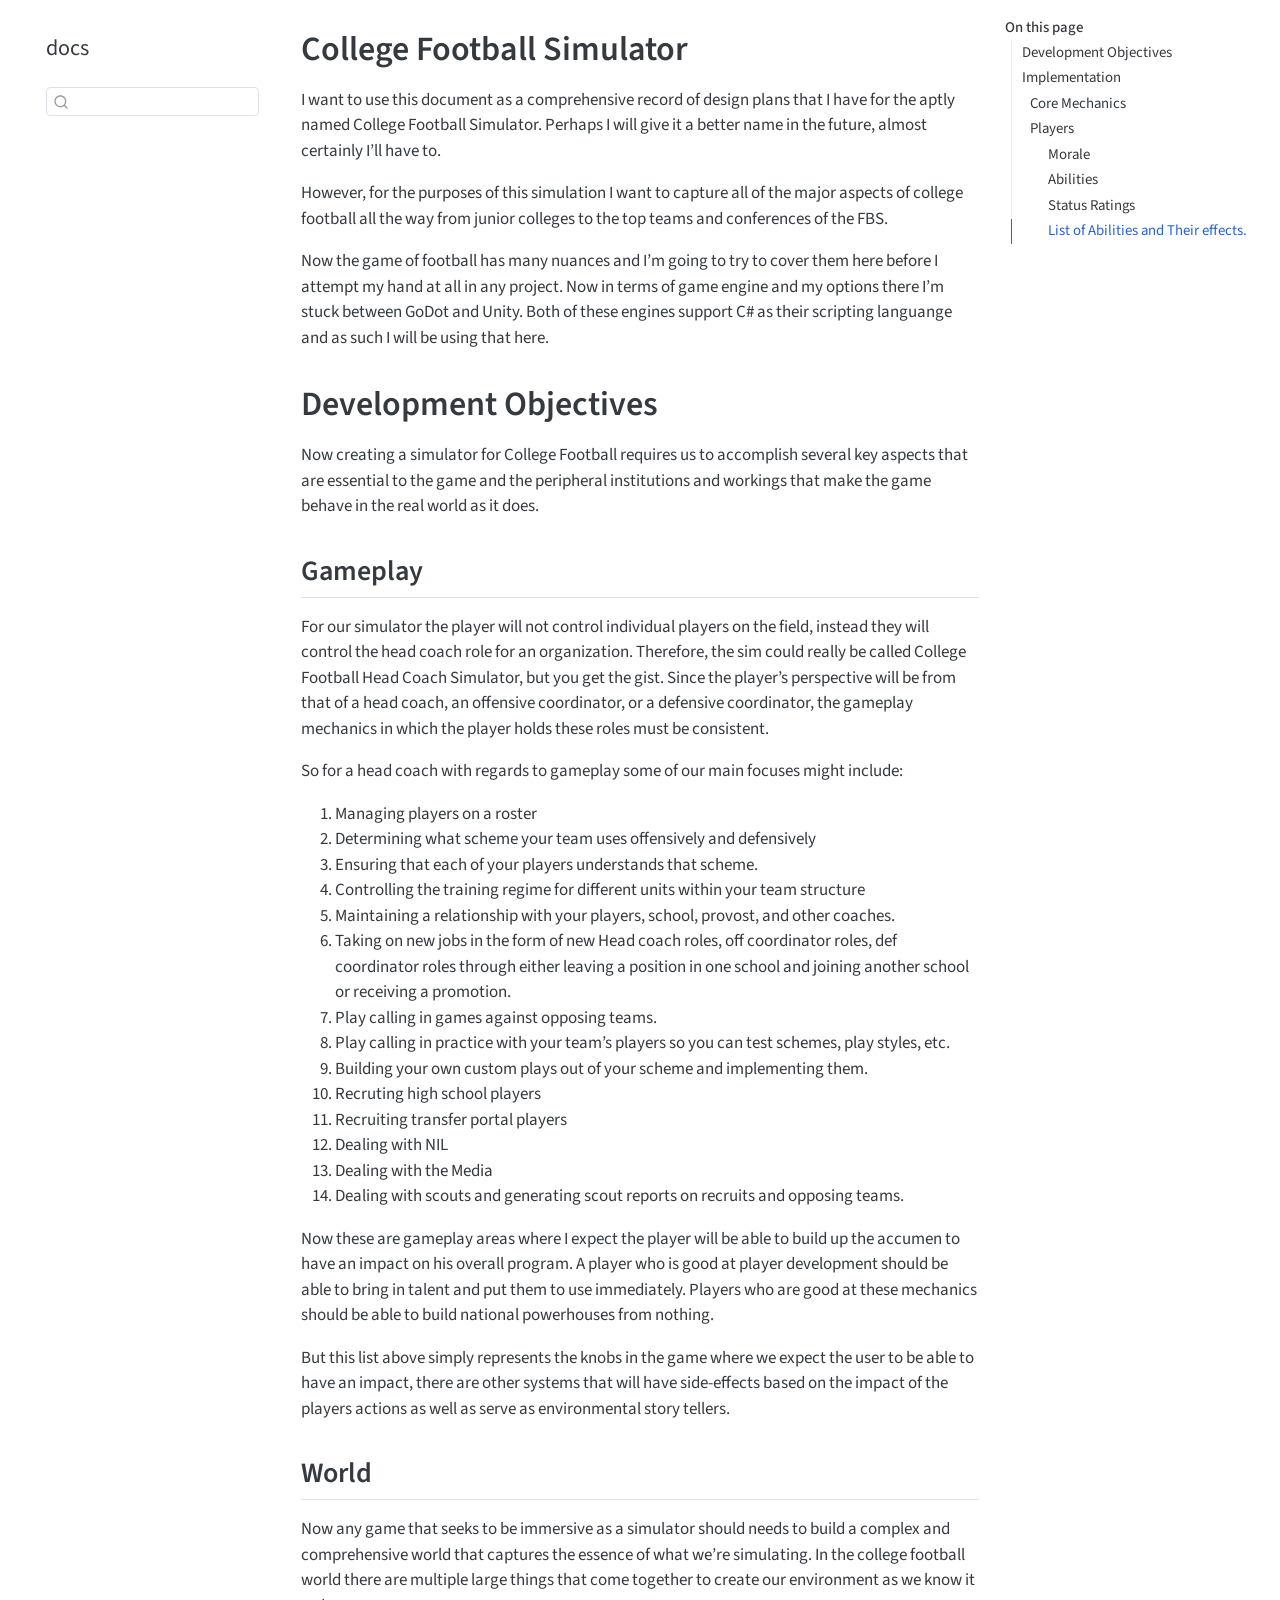
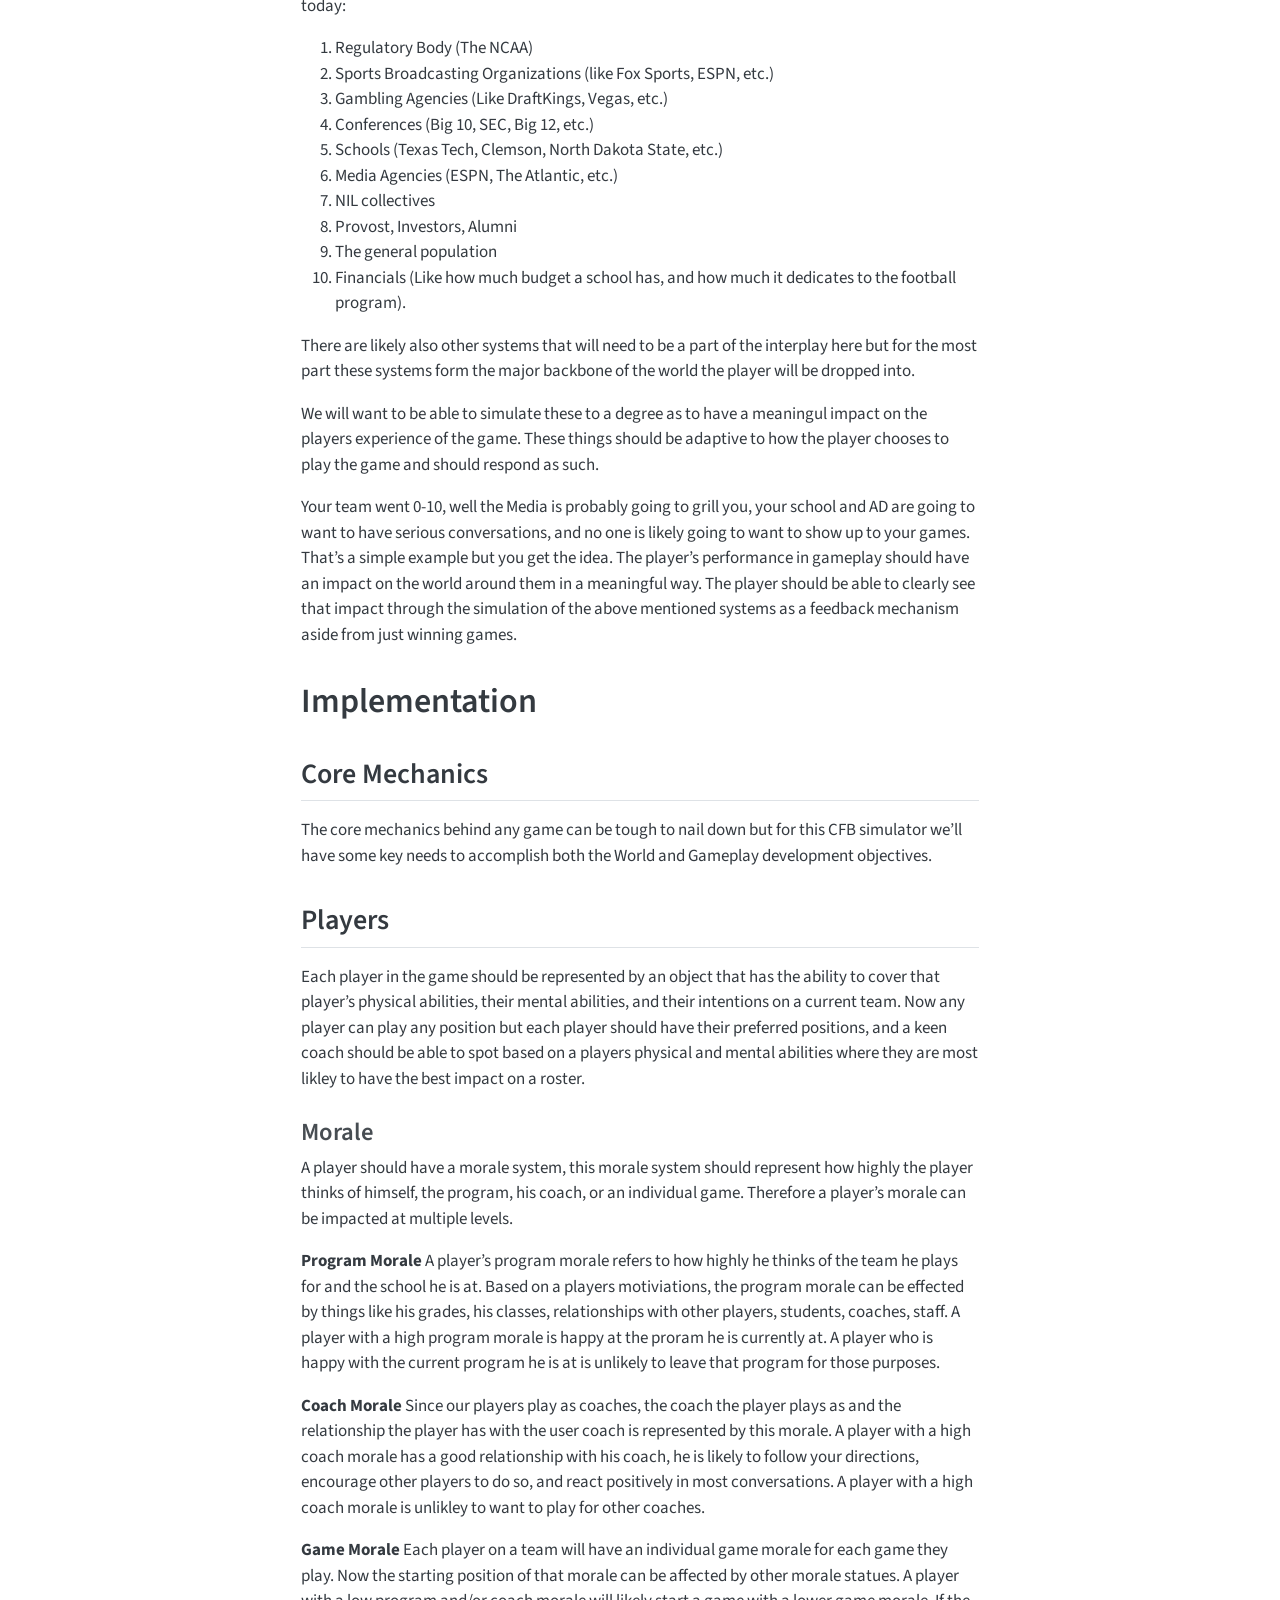
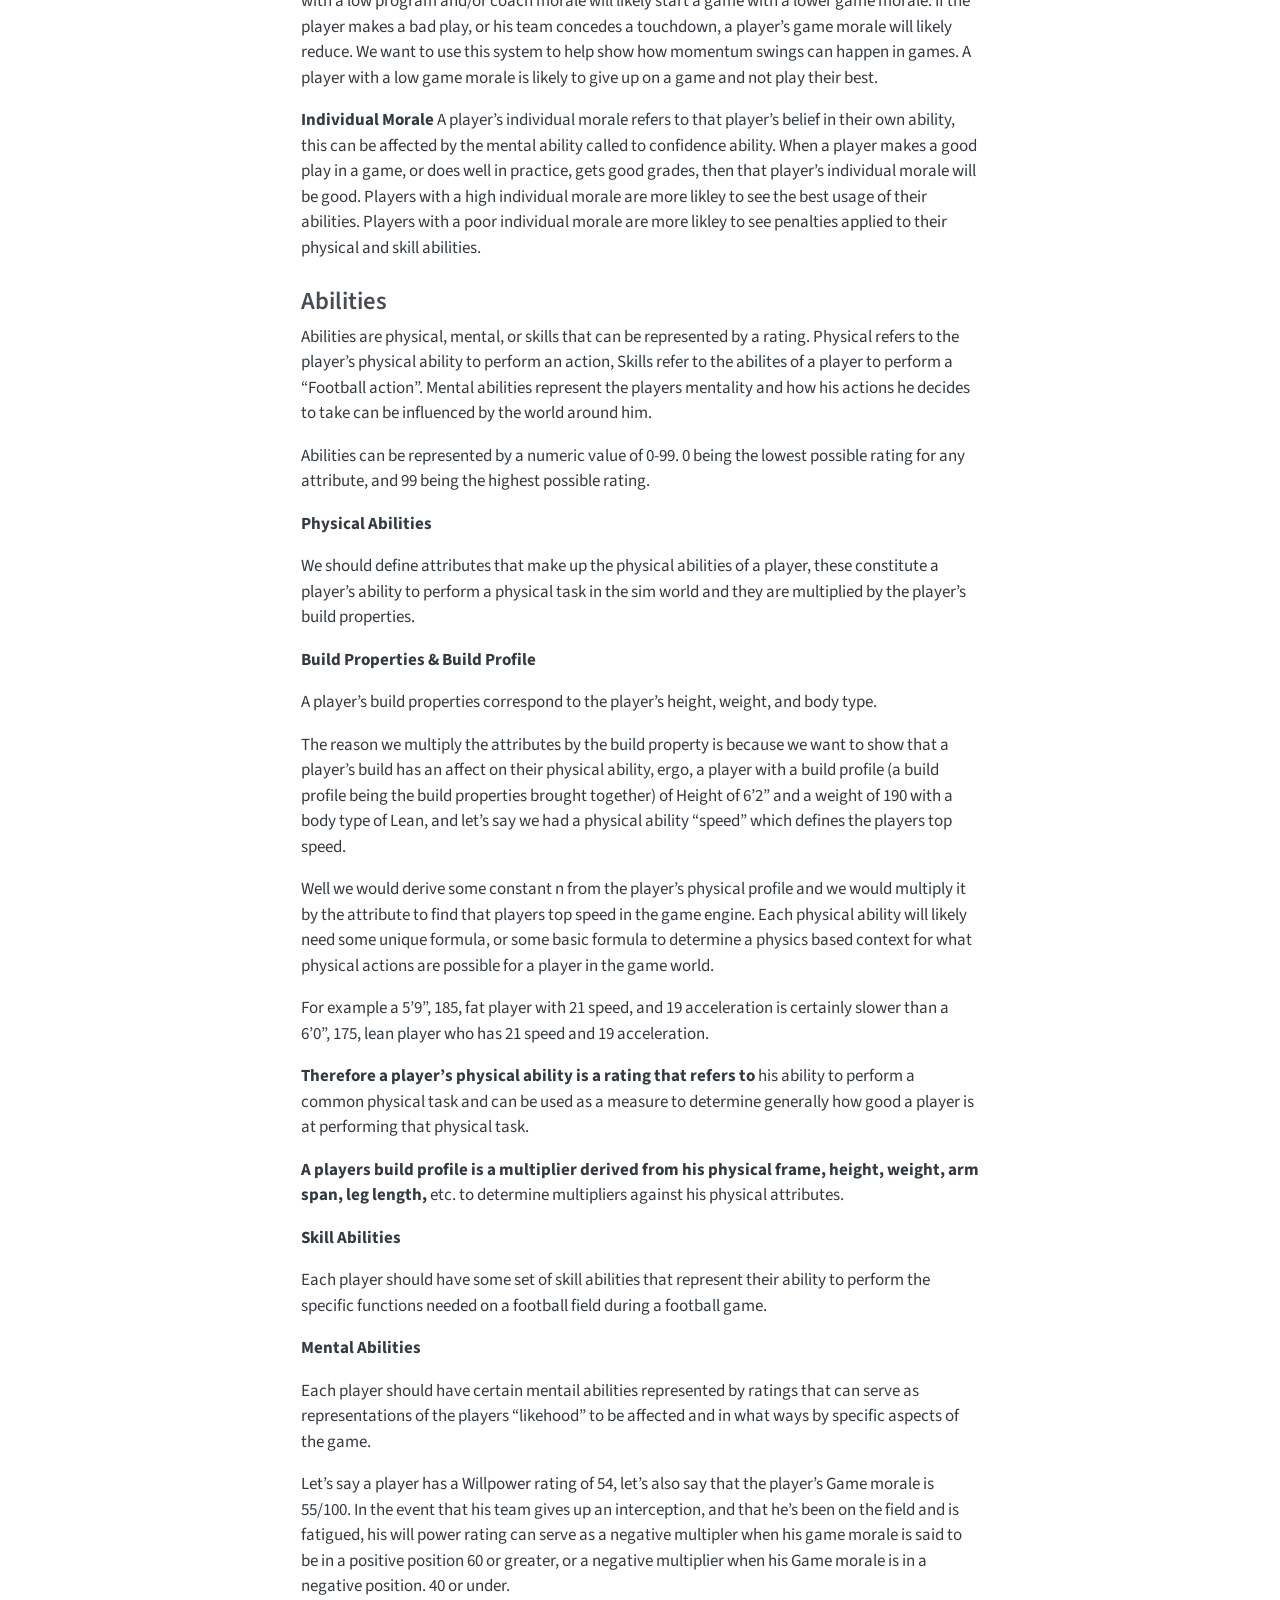
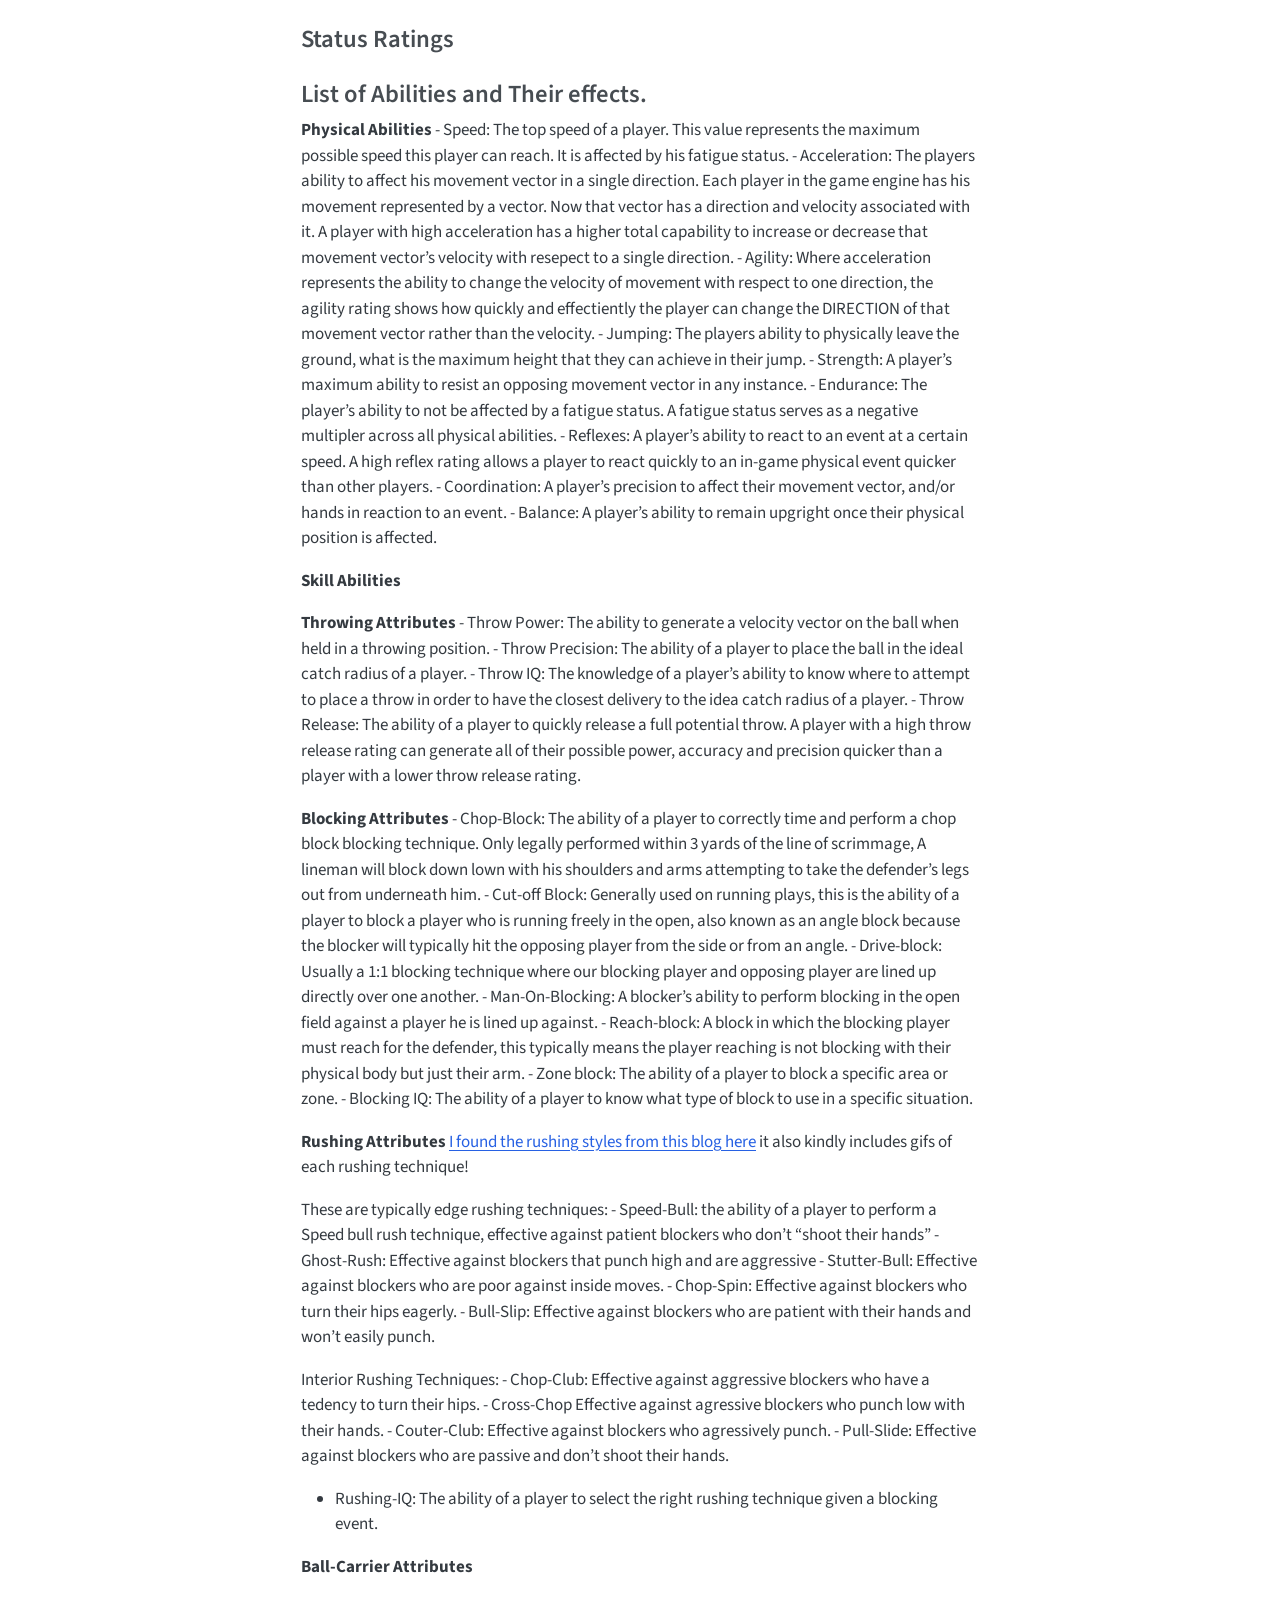
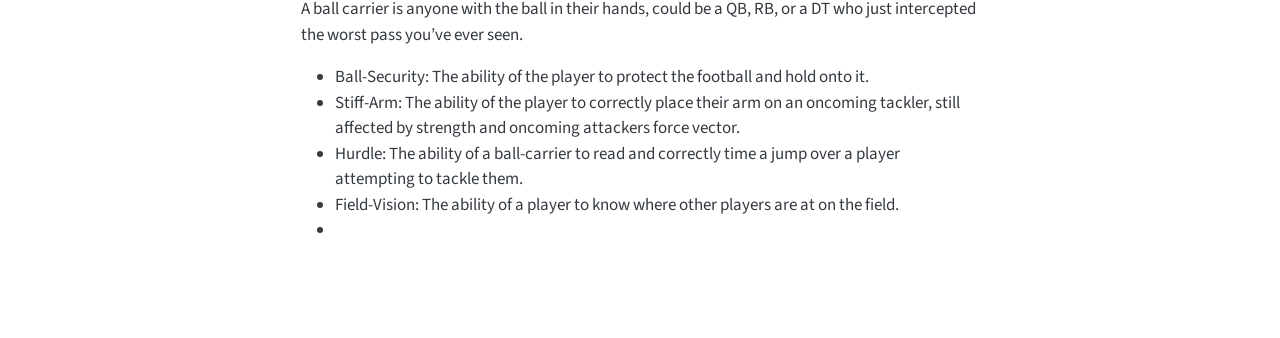
==== commit 4a1b81b3: "Built site for gh-pages" ====
--- a/index.html
+++ b/index.html
@@ -7,7 +7,7 @@
 <meta name="viewport" content="width=device-width, initial-scale=1.0, user-scalable=yes">
 
 
-<title>College Football Simulator</title>
+<title>College Football Simulator – docs</title>
 <style>
 /* Default styles provided by pandoc.
 ** See https://pandoc.org/MANUAL.html#variables-for-html for config info.
@@ -27,32 +27,28 @@
 
 
 <script src="site_libs/quarto-nav/quarto-nav.js"></script>
+<script src="site_libs/quarto-nav/headroom.min.js"></script>
 <script src="site_libs/clipboard/clipboard.min.js"></script>
 <script src="site_libs/quarto-search/autocomplete.umd.js"></script>
 <script src="site_libs/quarto-search/fuse.min.js"></script>
 <script src="site_libs/quarto-search/quarto-search.js"></script>
 <meta name="quarto:offset" content="./">
-<link href="./architecture.html" rel="next">
 <script src="site_libs/quarto-html/quarto.js" type="module"></script>
 <script src="site_libs/quarto-html/tabsets/tabsets.js" type="module"></script>
 <script src="site_libs/quarto-html/popper.min.js"></script>
 <script src="site_libs/quarto-html/tippy.umd.min.js"></script>
 <script src="site_libs/quarto-html/anchor.min.js"></script>
 <link href="site_libs/quarto-html/tippy.css" rel="stylesheet">
-<link href="site_libs/quarto-html/quarto-syntax-highlighting-b67f8e63430cbcca6640b68aa6536f97.css" rel="stylesheet" class="quarto-color-scheme" id="quarto-text-highlighting-styles">
-<link href="site_libs/quarto-html/quarto-syntax-highlighting-dark-9150029ec934d1cf45e0ed904b425734.css" rel="stylesheet" class="quarto-color-scheme quarto-color-alternate" id="quarto-text-highlighting-styles">
-<link href="site_libs/quarto-html/quarto-syntax-highlighting-b67f8e63430cbcca6640b68aa6536f97.css" rel="stylesheet" class="quarto-color-scheme-extra" id="quarto-text-highlighting-styles">
+<link href="site_libs/quarto-html/quarto-syntax-highlighting-15634bcf2e68342d4ad2dfa704d543f6.css" rel="stylesheet" id="quarto-text-highlighting-styles">
 <script src="site_libs/bootstrap/bootstrap.min.js"></script>
 <link href="site_libs/bootstrap/bootstrap-icons.css" rel="stylesheet">
-<link href="site_libs/bootstrap/bootstrap-f99ac55a5b33c71d9c7e6b6bb3c0e0ed.min.css" rel="stylesheet" append-hash="true" class="quarto-color-scheme" id="quarto-bootstrap" data-mode="light">
-<link href="site_libs/bootstrap/bootstrap-dark-e11ed3a3124fed09e1f211e21a312cdc.min.css" rel="stylesheet" append-hash="true" class="quarto-color-scheme quarto-color-alternate" id="quarto-bootstrap" data-mode="dark">
-<link href="site_libs/bootstrap/bootstrap-f99ac55a5b33c71d9c7e6b6bb3c0e0ed.min.css" rel="stylesheet" append-hash="true" class="quarto-color-scheme-extra" id="quarto-bootstrap" data-mode="light">
+<link href="site_libs/bootstrap/bootstrap-bba5ebae505b5c03f3f0d8040a416a6b.min.css" rel="stylesheet" append-hash="true" id="quarto-bootstrap" data-mode="light">
 <script id="quarto-search-options" type="application/json">{
-  "location": "navbar",
+  "location": "sidebar",
   "copy-button": false,
   "collapse-after": 3,
-  "panel-placement": "end",
-  "type": "overlay",
+  "panel-placement": "start",
+  "type": "textbox",
   "limit": 50,
   "keyboard-shortcut": [
     "f",
@@ -74,235 +70,23 @@
     "search-label": "Search"
   }
 }</script>
-<style>html{ scroll-behavior: smooth; }</style>
-
-
+
+
+<link rel="stylesheet" href="styles.css">
 </head>
 
-<body class="nav-sidebar docked nav-fixed fullcontent quarto-light"><script id="quarto-html-before-body" type="application/javascript">
-    const toggleBodyColorMode = (bsSheetEl) => {
-      const mode = bsSheetEl.getAttribute("data-mode");
-      const bodyEl = window.document.querySelector("body");
-      if (mode === "dark") {
-        bodyEl.classList.add("quarto-dark");
-        bodyEl.classList.remove("quarto-light");
-      } else {
-        bodyEl.classList.add("quarto-light");
-        bodyEl.classList.remove("quarto-dark");
-      }
-    }
-    const toggleBodyColorPrimary = () => {
-      const bsSheetEl = window.document.querySelector("link#quarto-bootstrap:not([rel=disabled-stylesheet])");
-      if (bsSheetEl) {
-        toggleBodyColorMode(bsSheetEl);
-      }
-    }
-    const setColorSchemeToggle = (alternate) => {
-      const toggles = window.document.querySelectorAll('.quarto-color-scheme-toggle');
-      for (let i=0; i < toggles.length; i++) {
-        const toggle = toggles[i];
-        if (toggle) {
-          if (alternate) {
-            toggle.classList.add("alternate");
-          } else {
-            toggle.classList.remove("alternate");
-          }
-        }
-      }
-    };
-    const toggleColorMode = (alternate) => {
-      // Switch the stylesheets
-      const primaryStylesheets = window.document.querySelectorAll('link.quarto-color-scheme:not(.quarto-color-alternate)');
-      const alternateStylesheets = window.document.querySelectorAll('link.quarto-color-scheme.quarto-color-alternate');
-      manageTransitions('#quarto-margin-sidebar .nav-link', false);
-      if (alternate) {
-        // note: dark is layered on light, we don't disable primary!
-        enableStylesheet(alternateStylesheets);
-        for (const sheetNode of alternateStylesheets) {
-          if (sheetNode.id === "quarto-bootstrap") {
-            toggleBodyColorMode(sheetNode);
-          }
-        }
-      } else {
-        disableStylesheet(alternateStylesheets);
-        enableStylesheet(primaryStylesheets)
-        toggleBodyColorPrimary();
-      }
-      manageTransitions('#quarto-margin-sidebar .nav-link', true);
-      // Switch the toggles
-      setColorSchemeToggle(alternate)
-      // Hack to workaround the fact that safari doesn't
-      // properly recolor the scrollbar when toggling (#1455)
-      if (navigator.userAgent.indexOf('Safari') > 0 && navigator.userAgent.indexOf('Chrome') == -1) {
-        manageTransitions("body", false);
-        window.scrollTo(0, 1);
-        setTimeout(() => {
-          window.scrollTo(0, 0);
-          manageTransitions("body", true);
-        }, 40);
-      }
-    }
-    const disableStylesheet = (stylesheets) => {
-      for (let i=0; i < stylesheets.length; i++) {
-        const stylesheet = stylesheets[i];
-        stylesheet.rel = 'disabled-stylesheet';
-      }
-    }
-    const enableStylesheet = (stylesheets) => {
-      for (let i=0; i < stylesheets.length; i++) {
-        const stylesheet = stylesheets[i];
-        if(stylesheet.rel !== 'stylesheet') { // for Chrome, which will still FOUC without this check
-          stylesheet.rel = 'stylesheet';
-        }
-      }
-    }
-    const manageTransitions = (selector, allowTransitions) => {
-      const els = window.document.querySelectorAll(selector);
-      for (let i=0; i < els.length; i++) {
-        const el = els[i];
-        if (allowTransitions) {
-          el.classList.remove('notransition');
-        } else {
-          el.classList.add('notransition');
-        }
-      }
-    }
-    const isFileUrl = () => {
-      return window.location.protocol === 'file:';
-    }
-    const hasAlternateSentinel = () => {
-      let styleSentinel = getColorSchemeSentinel();
-      if (styleSentinel !== null) {
-        return styleSentinel === "alternate";
-      } else {
-        return false;
-      }
-    }
-    const setStyleSentinel = (alternate) => {
-      const value = alternate ? "alternate" : "default";
-      if (!isFileUrl()) {
-        window.localStorage.setItem("quarto-color-scheme", value);
-      } else {
-        localAlternateSentinel = value;
-      }
-    }
-    const getColorSchemeSentinel = () => {
-      if (!isFileUrl()) {
-        const storageValue = window.localStorage.getItem("quarto-color-scheme");
-        return storageValue != null ? storageValue : localAlternateSentinel;
-      } else {
-        return localAlternateSentinel;
-      }
-    }
-    const toggleGiscusIfUsed = (isAlternate, darkModeDefault) => {
-      const baseTheme = document.querySelector('#giscus-base-theme')?.value ?? 'light';
-      const alternateTheme = document.querySelector('#giscus-alt-theme')?.value ?? 'dark';
-      let newTheme = '';
-      if(authorPrefersDark) {
-        newTheme = isAlternate ? baseTheme : alternateTheme;
-      } else {
-        newTheme = isAlternate ? alternateTheme : baseTheme;
-      }
-      const changeGiscusTheme = () => {
-        // From: https://github.com/giscus/giscus/issues/336
-        const sendMessage = (message) => {
-          const iframe = document.querySelector('iframe.giscus-frame');
-          if (!iframe) return;
-          iframe.contentWindow.postMessage({ giscus: message }, 'https://giscus.app');
-        }
-        sendMessage({
-          setConfig: {
-            theme: newTheme
-          }
-        });
-      }
-      const isGiscussLoaded = window.document.querySelector('iframe.giscus-frame') !== null;
-      if (isGiscussLoaded) {
-        changeGiscusTheme();
-      }
-    };
-    const authorPrefersDark = false;
-    const darkModeDefault = authorPrefersDark;
-      document.querySelector('link#quarto-text-highlighting-styles.quarto-color-scheme-extra').rel = 'disabled-stylesheet';
-      document.querySelector('link#quarto-bootstrap.quarto-color-scheme-extra').rel = 'disabled-stylesheet';
-    let localAlternateSentinel = darkModeDefault ? 'alternate' : 'default';
-    // Dark / light mode switch
-    window.quartoToggleColorScheme = () => {
-      // Read the current dark / light value
-      let toAlternate = !hasAlternateSentinel();
-      toggleColorMode(toAlternate);
-      setStyleSentinel(toAlternate);
-      toggleGiscusIfUsed(toAlternate, darkModeDefault);
-      window.dispatchEvent(new Event('resize'));
-    };
-    // Switch to dark mode if need be
-    if (hasAlternateSentinel()) {
-      toggleColorMode(true);
-    } else {
-      toggleColorMode(false);
-    }
-  </script>
+<body class="nav-sidebar floating quarto-light">
 
 <div id="quarto-search-results"></div>
   <header id="quarto-header" class="headroom fixed-top">
-    <nav class="navbar navbar-expand-lg " data-bs-theme="dark">
-      <div class="navbar-container container-fluid">
-      <div class="navbar-brand-container mx-auto">
-    <a class="navbar-brand" href="./index.html">
-    <span class="navbar-title">College Football Simulator</span>
-    </a>
-  </div>
-            <div id="quarto-search" class="" title="Search"></div>
-          <button class="navbar-toggler" type="button" data-bs-toggle="collapse" data-bs-target="#navbarCollapse" aria-controls="navbarCollapse" role="menu" aria-expanded="false" aria-label="Toggle navigation" onclick="if (window.quartoToggleHeadroom) { window.quartoToggleHeadroom(); }">
-  <span class="navbar-toggler-icon"></span>
-</button>
-          <div class="collapse navbar-collapse" id="navbarCollapse">
-            <ul class="navbar-nav navbar-nav-scroll me-auto">
-  <li class="nav-item">
-    <a class="nav-link active" href="./index.html" aria-current="page"> 
-<span class="menu-text">Home</span></a>
-  </li>  
-  <li class="nav-item">
-    <a class="nav-link" href="./architecture.html"> 
-<span class="menu-text">Architecture</span></a>
-  </li>  
-  <li class="nav-item">
-    <a class="nav-link" href="./mechanics.html"> 
-<span class="menu-text">Mechanics</span></a>
-  </li>  
-  <li class="nav-item">
-    <a class="nav-link" href="./goals.html"> 
-<span class="menu-text">v1 Goals</span></a>
-  </li>  
-  <li class="nav-item">
-    <a class="nav-link" href="./v1_1.html"> 
-<span class="menu-text">v1.1</span></a>
-  </li>  
-</ul>
-            <ul class="navbar-nav navbar-nav-scroll ms-auto">
-  <li class="nav-item compact">
-    <a class="nav-link" href="https://github.com/"> <i class="bi bi-github" role="img" aria-label="GitHub">
-</i> 
-<span class="menu-text"></span></a>
-  </li>  
-</ul>
-          </div> <!-- /navcollapse -->
-            <div class="quarto-navbar-tools">
-  <a href="" class="quarto-color-scheme-toggle quarto-navigation-tool  px-1" onclick="window.quartoToggleColorScheme(); return false;" title="Toggle dark mode"><i class="bi"></i></a>
-  <a href="" class="quarto-reader-toggle quarto-navigation-tool px-1" onclick="window.quartoToggleReader(); return false;" title="Toggle reader mode">
-  <div class="quarto-reader-toggle-btn">
-  <i class="bi"></i>
-  </div>
-</a>
-</div>
-      </div> <!-- /container-fluid -->
-    </nav>
   <nav class="quarto-secondary-nav">
     <div class="container-fluid d-flex">
       <button type="button" class="quarto-btn-toggle btn" data-bs-toggle="collapse" role="button" data-bs-target=".quarto-sidebar-collapse-item" aria-controls="quarto-sidebar" aria-expanded="false" aria-label="Toggle sidebar navigation" onclick="if (window.quartoToggleHeadroom) { window.quartoToggleHeadroom(); }">
         <i class="bi bi-layout-text-sidebar-reverse"></i>
       </button>
-        <nav class="quarto-page-breadcrumbs" aria-label="breadcrumb"><ol class="breadcrumb"><li class="breadcrumb-item"><a href="./index.html">Home</a></li></ol></nav>
+        <nav class="quarto-page-breadcrumbs" aria-label="breadcrumb"><ol class="breadcrumb"><li class="breadcrumb-item">
+      docs
+      </li></ol></nav>
         <a class="flex-grow-1" role="navigation" data-bs-toggle="collapse" data-bs-target=".quarto-sidebar-collapse-item" aria-controls="quarto-sidebar" aria-expanded="false" aria-label="Toggle sidebar navigation" onclick="if (window.quartoToggleHeadroom) { window.quartoToggleHeadroom(); }">      
         </a>
       <button type="button" class="btn quarto-search-button" aria-label="Search" onclick="window.quartoOpenSearch();">
@@ -312,88 +96,52 @@
   </nav>
 </header>
 <!-- content -->
-<div id="quarto-content" class="quarto-container page-columns page-rows-contents page-layout-article page-navbar">
+<div id="quarto-content" class="quarto-container page-columns page-rows-contents page-layout-article">
 <!-- sidebar -->
-  <nav id="quarto-sidebar" class="sidebar collapse collapse-horizontal quarto-sidebar-collapse-item sidebar-navigation docked overflow-auto">
+  <nav id="quarto-sidebar" class="sidebar collapse collapse-horizontal quarto-sidebar-collapse-item sidebar-navigation floating overflow-auto">
+    <div class="pt-lg-2 mt-2 text-left sidebar-header">
+    <div class="sidebar-title mb-0 py-0">
+      <a href="./">docs</a> 
+    </div>
+      </div>
         <div class="mt-2 flex-shrink-0 align-items-center">
         <div class="sidebar-search">
         <div id="quarto-search" class="" title="Search"></div>
         </div>
         </div>
-    <div class="sidebar-menu-container"> 
-    <ul class="list-unstyled mt-1">
-        <li class="sidebar-item">
-  <div class="sidebar-item-container"> 
-  <a href="./index.html" class="sidebar-item-text sidebar-link active">
- <span class="menu-text">Home</span></a>
-  </div>
-</li>
-        <li class="sidebar-item sidebar-item-section">
-      <div class="sidebar-item-container"> 
-            <a class="sidebar-item-text sidebar-link text-start" data-bs-toggle="collapse" data-bs-target="#quarto-sidebar-section-1" role="navigation" aria-expanded="true">
- <span class="menu-text">Design</span></a>
-          <a class="sidebar-item-toggle text-start" data-bs-toggle="collapse" data-bs-target="#quarto-sidebar-section-1" role="navigation" aria-expanded="true" aria-label="Toggle section">
-            <i class="bi bi-chevron-right ms-2"></i>
-          </a> 
-      </div>
-      <ul id="quarto-sidebar-section-1" class="collapse list-unstyled sidebar-section depth1 show">  
-          <li class="sidebar-item">
-  <div class="sidebar-item-container"> 
-  <a href="./architecture.html" class="sidebar-item-text sidebar-link">
- <span class="menu-text">Architecture</span></a>
-  </div>
-</li>
-          <li class="sidebar-item">
-  <div class="sidebar-item-container"> 
-  <a href="./mechanics.html" class="sidebar-item-text sidebar-link">
- <span class="menu-text">Mechanics — Checks, Ratings &amp; the Inside Run</span></a>
-  </div>
-</li>
-          <li class="sidebar-item">
-  <div class="sidebar-item-container"> 
-  <a href="./goals.html" class="sidebar-item-text sidebar-link">
- <span class="menu-text">v1 Goals &amp; Milestones</span></a>
-  </div>
-</li>
-          <li class="sidebar-item">
-  <div class="sidebar-item-container"> 
-  <a href="./v1_1.html" class="sidebar-item-text sidebar-link">
- <span class="menu-text">v1.1 — SimCast &amp; Playstyle Identity</span></a>
-  </div>
-</li>
-      </ul>
-  </li>
-        <li class="sidebar-item sidebar-item-section">
-      <div class="sidebar-item-container"> 
-            <a class="sidebar-item-text sidebar-link text-start" data-bs-toggle="collapse" data-bs-target="#quarto-sidebar-section-2" role="navigation" aria-expanded="true">
- <span class="menu-text">Reference</span></a>
-          <a class="sidebar-item-toggle text-start" data-bs-toggle="collapse" data-bs-target="#quarto-sidebar-section-2" role="navigation" aria-expanded="true" aria-label="Toggle section">
-            <i class="bi bi-chevron-right ms-2"></i>
-          </a> 
-      </div>
-      <ul id="quarto-sidebar-section-2" class="collapse list-unstyled sidebar-section depth1 show">  
-          <li class="sidebar-item">
-  <div class="sidebar-item-container"> 
-  <a href="./decisions.html" class="sidebar-item-text sidebar-link">
- <span class="menu-text">Decisions Log</span></a>
-  </div>
-</li>
-      </ul>
-  </li>
-    </ul>
-    </div>
 </nav>
 <div id="quarto-sidebar-glass" class="quarto-sidebar-collapse-item" data-bs-toggle="collapse" data-bs-target=".quarto-sidebar-collapse-item"></div>
 <!-- margin-sidebar -->
-    
+    <div id="quarto-margin-sidebar" class="sidebar margin-sidebar">
+        <nav id="TOC" role="doc-toc" class="toc-active">
+    <h2 id="toc-title">On this page</h2>
+   
+  <ul>
+  <li><a href="#development-objectives" id="toc-development-objectives" class="nav-link active" data-scroll-target="#development-objectives">Development Objectives</a>
+  <ul class="collapse">
+  <li><a href="#gameplay" id="toc-gameplay" class="nav-link" data-scroll-target="#gameplay">Gameplay</a></li>
+  <li><a href="#world" id="toc-world" class="nav-link" data-scroll-target="#world">World</a></li>
+  </ul></li>
+  <li><a href="#implementation" id="toc-implementation" class="nav-link" data-scroll-target="#implementation">Implementation</a>
+  <ul class="collapse">
+  <li><a href="#core-mechanics" id="toc-core-mechanics" class="nav-link" data-scroll-target="#core-mechanics">Core Mechanics</a></li>
+  <li><a href="#players" id="toc-players" class="nav-link" data-scroll-target="#players">Players</a>
+  <ul class="collapse">
+  <li><a href="#morale" id="toc-morale" class="nav-link" data-scroll-target="#morale">Morale</a></li>
+  <li><a href="#abilities" id="toc-abilities" class="nav-link" data-scroll-target="#abilities">Abilities</a></li>
+  <li><a href="#status-ratings" id="toc-status-ratings" class="nav-link" data-scroll-target="#status-ratings">Status Ratings</a></li>
+  <li><a href="#list-of-abilities-and-their-effects." id="toc-list-of-abilities-and-their-effects." class="nav-link" data-scroll-target="#list-of-abilities-and-their-effects.">List of Abilities and Their effects.</a></li>
+  </ul></li>
+  </ul></li>
+  </ul>
+</nav>
+    </div>
 <!-- main -->
 <main class="content" id="quarto-document-content">
-
 
 <header id="title-block-header" class="quarto-title-block default">
 <div class="quarto-title">
 <h1 class="title">College Football Simulator</h1>
-<p class="subtitle lead">Design documentation</p>
 </div>
 
 
@@ -410,124 +158,124 @@
 </header>
 
 
-<div class="hero">
-<p>A single-player <strong>college football season simulator</strong> built in <strong>Godot 4.6.3</strong> with <strong>C# / .NET</strong>. You pick an FBS team, set your gameplan and depth chart, and simulate a full season — regular season, conference championships, and the complete CFP — to a national champion.</p>
-<div class="tagline">
-<p>Outcomes aren’t formulas with noise bolted on. Every contested play resolves as a <strong>d20 check against a Difficulty Class</strong>, against players and coaches described by <em>Baldur’s Gate III</em>-style attribute sheets — <strong>no traditional “overall” ratings</strong>.</p>
-</div>
-</div>
-<div class="callout callout-style-default callout-tip callout-titled">
-<div class="callout-header d-flex align-content-center">
-<div class="callout-icon-container">
-<i class="callout-icon"></i>
-</div>
-<div class="callout-title-container flex-fill">
-<span class="screen-reader-only">Tip</span>Build status — v1 engine complete &amp; playable
-</div>
-</div>
-<div class="callout-body-container callout-body">
-<p>Milestones <strong>M0–M8 are built and tested</strong> (68 headless unit tests): the d20 resolution engine, play-by-play games, the full real FBS league + schedule + protected rivalries, season simulation with standings/poll, the 12-team CFP, save/load, the multi-season offseason (walk-on replenishment), and the event-driven media site. They’re fronted by a clickable <strong>Godot UI</strong> — a top-nav shell with breadcrumb drill-down into team / player / conference profiles, filterable rosters, a watchable playoff bracket, and comprehensive box scores. What remains for v1 is <strong>M9 — balance &amp; polish</strong>.</p>
-<p><strong>Code layout:</strong> a .NET solution (<code>CollegeFootballSimGoDot.sln</code>) with an <strong>engine-free <code>CfbSim.Core</code></strong> class library (all simulation, unit-tested via <code>dotnet test</code>) referenced by the Godot game project (<code>src/Game/</code>). The core uses portable JSON saves and its own seeded PRNG, so it stays testable without the engine. Try it headless — <code>dotnet run --project samples/CfbSim.Demo -- season</code> (or <code>-- multi 6</code>, <code>-- media</code>) — or open the project in the Godot editor and press Play.</p>
-</div>
-</div>
-<section id="start-here" class="level2">
-<h2 class="anchored" data-anchor-id="start-here">Start here</h2>
-<div class="grid">
-<div class="g-col-12 g-col-md-6">
-<div class="doc-card">
-<p><a href="./architecture.html" class="doc-card-title"><strong>🏛️ Architecture</strong></a></p>
-<p>How the world is modeled and how a game is simulated — the d20/DC engine, the attribute system, the institutional hierarchy, the class/data model, and the storage architecture.</p>
-</div>
-</div>
-<div class="g-col-12 g-col-md-6">
-<div class="doc-card">
-<p><a href="./mechanics.html" class="doc-card-title"><strong>🎲 Mechanics</strong></a></p>
-<p>The concrete numbers: rating scale, the skill/attribute blend, DC derivation, and the inside-run check chain. The build spec for Milestone 1.</p>
-</div>
-</div>
-<div class="g-col-12 g-col-md-6">
-<div class="doc-card">
-<p><a href="./goals.html" class="doc-card-title"><strong>🎯 v1 Goals</strong></a></p>
-<p>What v1 must do, what it deliberately won’t, the Definition of Done, and the milestone-by-milestone build order from engine to playable shell.</p>
-</div>
-</div>
-<div class="g-col-12 g-col-md-6">
-<div class="doc-card">
-<p><a href="./decisions.html" class="doc-card-title"><strong>📌 Decisions Log</strong></a></p>
-<p>The locked, high-level decisions that anchor everything else — engine, language, simulation depth, dice system, and v1 scope.</p>
-</div>
-</div>
-</div>
-</section>
-<section id="sec-shape" class="level2">
-<h2 class="anchored" data-anchor-id="sec-shape">The shape of v1</h2>
-<table class="caption-top table">
-<colgroup>
-<col style="width: 50%">
-<col style="width: 50%">
-</colgroup>
-<tbody>
-<tr class="odd">
-<td><strong>Engine / language</strong></td>
-<td>Godot 4.6.3 · C# / .NET</td>
-</tr>
-<tr class="even">
-<td><strong>Simulated</strong></td>
-<td>FBS (FBS-IAA) only — full current scheduling + the complete CFP</td>
-</tr>
-<tr class="odd">
-<td><strong>Game fidelity</strong></td>
-<td>Play-by-play (every down), with a <strong>quick-sim</strong> fast path</td>
-</tr>
-<tr class="even">
-<td><strong>Resolution</strong></td>
-<td>d20 + attribute modifier vs.&nbsp;Difficulty Class (crits on 20, blunders on 1)</td>
-</tr>
-<tr class="odd">
-<td><strong>Ratings</strong></td>
-<td>Attribute &amp; skill sheets (BG3-style) — no “overall”</td>
-</tr>
-<tr class="even">
-<td><strong>v1 scope</strong></td>
-<td>Multiple seasons: pick a team → sim the season → crown a champion → offseason → repeat (recruiting placeholdered with generated walk-ons)</td>
-</tr>
-<tr class="odd">
-<td><strong>User control</strong></td>
-<td>Sim &amp; watch (set scheme + depth chart, watch the sim resolve)</td>
-</tr>
-<tr class="even">
-<td><strong>Media</strong></td>
-<td>In-game ESPN-style site: weekly recaps, Featured tab, team lookup — event-driven, templated in v1 (pluggable on-device LLM later)</td>
-</tr>
-<tr class="odd">
-<td><strong>Architecture</strong></td>
-<td>Event-driven core; save state split into per-module <strong>sidecars</strong> (current/season/historical/media) referenced by ID from a thin spine</td>
-</tr>
-</tbody>
-</table>
-<blockquote class="blockquote">
-<p>These docs are <strong>living documents</strong>. They capture the plan we build against and evolve as the design firms up. See the <a href="./decisions.html">Decisions Log</a> for what’s locked vs.&nbsp;still open.</p>
-</blockquote>
-
-
+<p>I want to use this document as a comprehensive record of design plans that I have for the aptly named College Football Simulator. Perhaps I will give it a better name in the future, almost certainly I’ll have to.</p>
+<p>However, for the purposes of this simulation I want to capture all of the major aspects of college football all the way from junior colleges to the top teams and conferences of the FBS.</p>
+<p>Now the game of football has many nuances and I’m going to try to cover them here before I attempt my hand at all in any project. Now in terms of game engine and my options there I’m stuck between GoDot and Unity. Both of these engines support C# as their scripting languange and as such I will be using that here.</p>
+<section id="development-objectives" class="level1">
+<h1>Development Objectives</h1>
+<p>Now creating a simulator for College Football requires us to accomplish several key aspects that are essential to the game and the peripheral institutions and workings that make the game behave in the real world as it does.</p>
+<section id="gameplay" class="level2">
+<h2 class="anchored" data-anchor-id="gameplay">Gameplay</h2>
+<p>For our simulator the player will not control individual players on the field, instead they will control the head coach role for an organization. Therefore, the sim could really be called College Football Head Coach Simulator, but you get the gist. Since the player’s perspective will be from that of a head coach, an offensive coordinator, or a defensive coordinator, the gameplay mechanics in which the player holds these roles must be consistent.</p>
+<p>So for a head coach with regards to gameplay some of our main focuses might include:</p>
+<ol type="1">
+<li>Managing players on a roster</li>
+<li>Determining what scheme your team uses offensively and defensively</li>
+<li>Ensuring that each of your players understands that scheme.</li>
+<li>Controlling the training regime for different units within your team structure</li>
+<li>Maintaining a relationship with your players, school, provost, and other coaches.</li>
+<li>Taking on new jobs in the form of new Head coach roles, off coordinator roles, def coordinator roles through either leaving a position in one school and joining another school or receiving a promotion.</li>
+<li>Play calling in games against opposing teams.</li>
+<li>Play calling in practice with your team’s players so you can test schemes, play styles, etc.</li>
+<li>Building your own custom plays out of your scheme and implementing them.</li>
+<li>Recruting high school players</li>
+<li>Recruiting transfer portal players</li>
+<li>Dealing with NIL</li>
+<li>Dealing with the Media</li>
+<li>Dealing with scouts and generating scout reports on recruits and opposing teams.</li>
+</ol>
+<p>Now these are gameplay areas where I expect the player will be able to build up the accumen to have an impact on his overall program. A player who is good at player development should be able to bring in talent and put them to use immediately. Players who are good at these mechanics should be able to build national powerhouses from nothing.</p>
+<p>But this list above simply represents the knobs in the game where we expect the user to be able to have an impact, there are other systems that will have side-effects based on the impact of the players actions as well as serve as environmental story tellers.</p>
+</section>
+<section id="world" class="level2">
+<h2 class="anchored" data-anchor-id="world">World</h2>
+<p>Now any game that seeks to be immersive as a simulator should needs to build a complex and comprehensive world that captures the essence of what we’re simulating. In the college football world there are multiple large things that come together to create our environment as we know it today:</p>
+<ol type="1">
+<li>Regulatory Body (The NCAA)</li>
+<li>Sports Broadcasting Organizations (like Fox Sports, ESPN, etc.)</li>
+<li>Gambling Agencies (Like DraftKings, Vegas, etc.)</li>
+<li>Conferences (Big 10, SEC, Big 12, etc.)</li>
+<li>Schools (Texas Tech, Clemson, North Dakota State, etc.)</li>
+<li>Media Agencies (ESPN, The Atlantic, etc.)</li>
+<li>NIL collectives</li>
+<li>Provost, Investors, Alumni</li>
+<li>The general population</li>
+<li>Financials (Like how much budget a school has, and how much it dedicates to the football program).</li>
+</ol>
+<p>There are likely also other systems that will need to be a part of the interplay here but for the most part these systems form the major backbone of the world the player will be dropped into.</p>
+<p>We will want to be able to simulate these to a degree as to have a meaningul impact on the players experience of the game. These things should be adaptive to how the player chooses to play the game and should respond as such.</p>
+<p>Your team went 0-10, well the Media is probably going to grill you, your school and AD are going to want to have serious conversations, and no one is likely going to want to show up to your games. That’s a simple example but you get the idea. The player’s performance in gameplay should have an impact on the world around them in a meaningful way. The player should be able to clearly see that impact through the simulation of the above mentioned systems as a feedback mechanism aside from just winning games.</p>
+</section>
+</section>
+<section id="implementation" class="level1">
+<h1>Implementation</h1>
+<section id="core-mechanics" class="level2">
+<h2 class="anchored" data-anchor-id="core-mechanics">Core Mechanics</h2>
+<p>The core mechanics behind any game can be tough to nail down but for this CFB simulator we’ll have some key needs to accomplish both the World and Gameplay development objectives.</p>
+</section>
+<section id="players" class="level2">
+<h2 class="anchored" data-anchor-id="players">Players</h2>
+<p>Each player in the game should be represented by an object that has the ability to cover that player’s physical abilities, their mental abilities, and their intentions on a current team. Now any player can play any position but each player should have their preferred positions, and a keen coach should be able to spot based on a players physical and mental abilities where they are most likley to have the best impact on a roster.</p>
+<section id="morale" class="level3">
+<h3 class="anchored" data-anchor-id="morale">Morale</h3>
+<p>A player should have a morale system, this morale system should represent how highly the player thinks of himself, the program, his coach, or an individual game. Therefore a player’s morale can be impacted at multiple levels.</p>
+<p><strong>Program Morale</strong> A player’s program morale refers to how highly he thinks of the team he plays for and the school he is at. Based on a players motiviations, the program morale can be effected by things like his grades, his classes, relationships with other players, students, coaches, staff. A player with a high program morale is happy at the proram he is currently at. A player who is happy with the current program he is at is unlikely to leave that program for those purposes.</p>
+<p><strong>Coach Morale</strong> Since our players play as coaches, the coach the player plays as and the relationship the player has with the user coach is represented by this morale. A player with a high coach morale has a good relationship with his coach, he is likely to follow your directions, encourage other players to do so, and react positively in most conversations. A player with a high coach morale is unlikley to want to play for other coaches.</p>
+<p><strong>Game Morale</strong> Each player on a team will have an individual game morale for each game they play. Now the starting position of that morale can be affected by other morale statues. A player with a low program and/or coach morale will likely start a game with a lower game morale. If the player makes a bad play, or his team concedes a touchdown, a player’s game morale will likely reduce. We want to use this system to help show how momentum swings can happen in games. A player with a low game morale is likely to give up on a game and not play their best.</p>
+<p><strong>Individual Morale</strong> A player’s individual morale refers to that player’s belief in their own ability, this can be affected by the mental ability called to confidence ability. When a player makes a good play in a game, or does well in practice, gets good grades, then that player’s individual morale will be good. Players with a high individual morale are more likley to see the best usage of their abilities. Players with a poor individual morale are more likley to see penalties applied to their physical and skill abilities.</p>
+</section>
+<section id="abilities" class="level3">
+<h3 class="anchored" data-anchor-id="abilities">Abilities</h3>
+<p>Abilities are physical, mental, or skills that can be represented by a rating. Physical refers to the player’s physical ability to perform an action, Skills refer to the abilites of a player to perform a “Football action”. Mental abilities represent the players mentality and how his actions he decides to take can be influenced by the world around him.</p>
+<p>Abilities can be represented by a numeric value of 0-99. 0 being the lowest possible rating for any attribute, and 99 being the highest possible rating.</p>
+<p><strong>Physical Abilities</strong></p>
+<p>We should define attributes that make up the physical abilities of a player, these constitute a player’s ability to perform a physical task in the sim world and they are multiplied by the player’s build properties.</p>
+<p><strong>Build Properties &amp; Build Profile</strong></p>
+<p>A player’s build properties correspond to the player’s height, weight, and body type.</p>
+<p>The reason we multiply the attributes by the build property is because we want to show that a player’s build has an affect on their physical ability, ergo, a player with a build profile (a build profile being the build properties brought together) of Height of 6’2” and a weight of 190 with a body type of Lean, and let’s say we had a physical ability “speed” which defines the players top speed.</p>
+<p>Well we would derive some constant n from the player’s physical profile and we would multiply it by the attribute to find that players top speed in the game engine. Each physical ability will likely need some unique formula, or some basic formula to determine a physics based context for what physical actions are possible for a player in the game world.</p>
+<p>For example a 5’9”, 185, fat player with 21 speed, and 19 acceleration is certainly slower than a 6’0”, 175, lean player who has 21 speed and 19 acceleration.</p>
+<p><strong>Therefore a player’s physical ability is a rating that refers to</strong> his ability to perform a common physical task and can be used as a measure to determine generally how good a player is at performing that physical task.</p>
+<p><strong>A players build profile is a multiplier derived from his physical frame, height, weight, arm span, leg length,</strong> etc. to determine multipliers against his physical attributes.</p>
+<p><strong>Skill Abilities</strong></p>
+<p>Each player should have some set of skill abilities that represent their ability to perform the specific functions needed on a football field during a football game.</p>
+<p><strong>Mental Abilities</strong></p>
+<p>Each player should have certain mentail abilities represented by ratings that can serve as representations of the players “likehood” to be affected and in what ways by specific aspects of the game.</p>
+<p>Let’s say a player has a Willpower rating of 54, let’s also say that the player’s Game morale is 55/100. In the event that his team gives up an interception, and that he’s been on the field and is fatigued, his will power rating can serve as a negative multipler when his game morale is said to be in a positive position 60 or greater, or a negative multiplier when his Game morale is in a negative position. 40 or under.</p>
+</section>
+<section id="status-ratings" class="level3">
+<h3 class="anchored" data-anchor-id="status-ratings">Status Ratings</h3>
+</section>
+<section id="list-of-abilities-and-their-effects." class="level3">
+<h3 class="anchored" data-anchor-id="list-of-abilities-and-their-effects.">List of Abilities and Their effects.</h3>
+<p><strong>Physical Abilities</strong> - Speed: The top speed of a player. This value represents the maximum possible speed this player can reach. It is affected by his fatigue status. - Acceleration: The players ability to affect his movement vector in a single direction. Each player in the game engine has his movement represented by a vector. Now that vector has a direction and velocity associated with it. A player with high acceleration has a higher total capability to increase or decrease that movement vector’s velocity with resepect to a single direction. - Agility: Where acceleration represents the ability to change the velocity of movement with respect to one direction, the agility rating shows how quickly and effectiently the player can change the DIRECTION of that movement vector rather than the velocity. - Jumping: The players ability to physically leave the ground, what is the maximum height that they can achieve in their jump. - Strength: A player’s maximum ability to resist an opposing movement vector in any instance. - Endurance: The player’s ability to not be affected by a fatigue status. A fatigue status serves as a negative multipler across all physical abilities. - Reflexes: A player’s ability to react to an event at a certain speed. A high reflex rating allows a player to react quickly to an in-game physical event quicker than other players. - Coordination: A player’s precision to affect their movement vector, and/or hands in reaction to an event. - Balance: A player’s ability to remain upgright once their physical position is affected.</p>
+<p><strong>Skill Abilities</strong></p>
+<p><strong>Throwing Attributes</strong> - Throw Power: The ability to generate a velocity vector on the ball when held in a throwing position. - Throw Precision: The ability of a player to place the ball in the ideal catch radius of a player. - Throw IQ: The knowledge of a player’s ability to know where to attempt to place a throw in order to have the closest delivery to the idea catch radius of a player. - Throw Release: The ability of a player to quickly release a full potential throw. A player with a high throw release rating can generate all of their possible power, accuracy and precision quicker than a player with a lower throw release rating.</p>
+<p><strong>Blocking Attributes</strong> - Chop-Block: The ability of a player to correctly time and perform a chop block blocking technique. Only legally performed within 3 yards of the line of scrimmage, A lineman will block down lown with his shoulders and arms attempting to take the defender’s legs out from underneath him. - Cut-off Block: Generally used on running plays, this is the ability of a player to block a player who is running freely in the open, also known as an angle block because the blocker will typically hit the opposing player from the side or from an angle. - Drive-block: Usually a 1:1 blocking technique where our blocking player and opposing player are lined up directly over one another. - Man-On-Blocking: A blocker’s ability to perform blocking in the open field against a player he is lined up against. - Reach-block: A block in which the blocking player must reach for the defender, this typically means the player reaching is not blocking with their physical body but just their arm. - Zone block: The ability of a player to block a specific area or zone. - Blocking IQ: The ability of a player to know what type of block to use in a specific situation.</p>
+<p><strong>Rushing Attributes</strong> <a href="https://dlineexamples.substack.com/p/pass-rush-moves-handbook">I found the rushing styles from this blog here</a> it also kindly includes gifs of each rushing technique!</p>
+<p>These are typically edge rushing techniques: - Speed-Bull: the ability of a player to perform a Speed bull rush technique, effective against patient blockers who don’t “shoot their hands” - Ghost-Rush: Effective against blockers that punch high and are aggressive - Stutter-Bull: Effective against blockers who are poor against inside moves. - Chop-Spin: Effective against blockers who turn their hips eagerly. - Bull-Slip: Effective against blockers who are patient with their hands and won’t easily punch.</p>
+<p>Interior Rushing Techniques: - Chop-Club: Effective against aggressive blockers who have a tedency to turn their hips. - Cross-Chop Effective against agressive blockers who punch low with their hands. - Couter-Club: Effective against blockers who agressively punch. - Pull-Slide: Effective against blockers who are passive and don’t shoot their hands.</p>
+<ul>
+<li>Rushing-IQ: The ability of a player to select the right rushing technique given a blocking event.</li>
+</ul>
+<p><strong>Ball-Carrier Attributes</strong></p>
+<p>A ball carrier is anyone with the ball in their hands, could be a QB, RB, or a DT who just intercepted the worst pass you’ve ever seen.</p>
+<ul>
+<li>Ball-Security: The ability of the player to protect the football and hold onto it.</li>
+<li>Stiff-Arm: The ability of the player to correctly place their arm on an oncoming tackler, still affected by strength and oncoming attackers force vector.</li>
+<li>Hurdle: The ability of a ball-carrier to read and correctly time a jump over a player attempting to tackle them.</li>
+<li>Field-Vision: The ability of a player to know where other players are at on the field.</li>
+<li></li>
+</ul>
+
+
+</section>
+</section>
 </section>
 
 </main> <!-- /main -->
 <script id="quarto-html-after-body" type="application/javascript">
   window.document.addEventListener("DOMContentLoaded", function (event) {
-    // Ensure there is a toggle, if there isn't float one in the top right
-    if (window.document.querySelector('.quarto-color-scheme-toggle') === null) {
-      const a = window.document.createElement('a');
-      a.classList.add('top-right');
-      a.classList.add('quarto-color-scheme-toggle');
-      a.href = "";
-      a.onclick = function() { try { window.quartoToggleColorScheme(); } catch {} return false; };
-      const i = window.document.createElement("i");
-      i.classList.add('bi');
-      a.appendChild(i);
-      window.document.body.appendChild(a);
-    }
-    setColorSchemeToggle(hasAlternateSentinel())
     const icon = "";
     const anchorJS = new window.AnchorJS();
     anchorJS.options = {
@@ -926,32 +674,9 @@
     }
   });
   </script>
-<nav class="page-navigation">
-  <div class="nav-page nav-page-previous">
-  </div>
-  <div class="nav-page nav-page-next">
-      <a href="./architecture.html" class="pagination-link" aria-label="Architecture">
-        <span class="nav-page-text">Architecture</span> <i class="bi bi-arrow-right-short"></i>
-      </a>
-  </div>
-</nav>
 </div> <!-- /content -->
-<footer class="footer">
-  <div class="nav-footer">
-    <div class="nav-footer-left">
-      &nbsp;
-    </div>   
-    <div class="nav-footer-center">
-<p>College Football Simulator — design docs · built with Quarto</p>
-</div>
-    <div class="nav-footer-right">
-      &nbsp;
-    </div>
-  </div>
-</footer>
-
-
-
-
-<script src="site_libs/quarto-html/zenscroll-min.js"></script>
+
+
+
+
 </body></html>
--- a/site_libs/quarto-html/quarto-syntax-highlighting-15634bcf2e68342d4ad2dfa704d543f6.css
+++ b/site_libs/quarto-html/quarto-syntax-highlighting-15634bcf2e68342d4ad2dfa704d543f6.css
@@ -0,0 +1,236 @@
+/* quarto syntax highlight colors */
+:root {
+  --quarto-hl-ot-color: #003B4F;
+  --quarto-hl-at-color: #657422;
+  --quarto-hl-ss-color: #20794D;
+  --quarto-hl-an-color: #5E5E5E;
+  --quarto-hl-fu-color: #4758AB;
+  --quarto-hl-st-color: #20794D;
+  --quarto-hl-cf-color: #003B4F;
+  --quarto-hl-op-color: #5E5E5E;
+  --quarto-hl-er-color: #AD0000;
+  --quarto-hl-bn-color: #AD0000;
+  --quarto-hl-al-color: #AD0000;
+  --quarto-hl-va-color: #111111;
+  --quarto-hl-bu-color: inherit;
+  --quarto-hl-ex-color: inherit;
+  --quarto-hl-pp-color: #AD0000;
+  --quarto-hl-in-color: #5E5E5E;
+  --quarto-hl-vs-color: #20794D;
+  --quarto-hl-wa-color: #5E5E5E;
+  --quarto-hl-do-color: #5E5E5E;
+  --quarto-hl-im-color: #00769E;
+  --quarto-hl-ch-color: #20794D;
+  --quarto-hl-dt-color: #AD0000;
+  --quarto-hl-fl-color: #AD0000;
+  --quarto-hl-co-color: #5E5E5E;
+  --quarto-hl-cv-color: #5E5E5E;
+  --quarto-hl-cn-color: #8f5902;
+  --quarto-hl-sc-color: #5E5E5E;
+  --quarto-hl-dv-color: #AD0000;
+  --quarto-hl-kw-color: #003B4F;
+}
+
+/* other quarto variables */
+:root {
+  --quarto-font-monospace: SFMono-Regular, Menlo, Monaco, Consolas, "Liberation Mono", "Courier New", monospace;
+}
+
+/* syntax highlight based on Pandoc's rules */
+pre > code.sourceCode > span {
+  color: #003B4F;
+}
+
+code.sourceCode > span {
+  color: #003B4F;
+}
+
+div.sourceCode,
+div.sourceCode pre.sourceCode {
+  color: #003B4F;
+}
+
+/* Normal */
+code span {
+  color: #003B4F;
+}
+
+/* Alert */
+code span.al {
+  color: #AD0000;
+  font-style: inherit;
+}
+
+/* Annotation */
+code span.an {
+  color: #5E5E5E;
+  font-style: inherit;
+}
+
+/* Attribute */
+code span.at {
+  color: #657422;
+  font-style: inherit;
+}
+
+/* BaseN */
+code span.bn {
+  color: #AD0000;
+  font-style: inherit;
+}
+
+/* BuiltIn */
+code span.bu {
+  font-style: inherit;
+}
+
+/* ControlFlow */
+code span.cf {
+  color: #003B4F;
+  font-weight: bold;
+  font-style: inherit;
+}
+
+/* Char */
+code span.ch {
+  color: #20794D;
+  font-style: inherit;
+}
+
+/* Constant */
+code span.cn {
+  color: #8f5902;
+  font-style: inherit;
+}
+
+/* Comment */
+code span.co {
+  color: #5E5E5E;
+  font-style: inherit;
+}
+
+/* CommentVar */
+code span.cv {
+  color: #5E5E5E;
+  font-style: italic;
+}
+
+/* Documentation */
+code span.do {
+  color: #5E5E5E;
+  font-style: italic;
+}
+
+/* DataType */
+code span.dt {
+  color: #AD0000;
+  font-style: inherit;
+}
+
+/* DecVal */
+code span.dv {
+  color: #AD0000;
+  font-style: inherit;
+}
+
+/* Error */
+code span.er {
+  color: #AD0000;
+  font-style: inherit;
+}
+
+/* Extension */
+code span.ex {
+  font-style: inherit;
+}
+
+/* Float */
+code span.fl {
+  color: #AD0000;
+  font-style: inherit;
+}
+
+/* Function */
+code span.fu {
+  color: #4758AB;
+  font-style: inherit;
+}
+
+/* Import */
+code span.im {
+  color: #00769E;
+  font-style: inherit;
+}
+
+/* Information */
+code span.in {
+  color: #5E5E5E;
+  font-style: inherit;
+}
+
+/* Keyword */
+code span.kw {
+  color: #003B4F;
+  font-weight: bold;
+  font-style: inherit;
+}
+
+/* Operator */
+code span.op {
+  color: #5E5E5E;
+  font-style: inherit;
+}
+
+/* Other */
+code span.ot {
+  color: #003B4F;
+  font-style: inherit;
+}
+
+/* Preprocessor */
+code span.pp {
+  color: #AD0000;
+  font-style: inherit;
+}
+
+/* SpecialChar */
+code span.sc {
+  color: #5E5E5E;
+  font-style: inherit;
+}
+
+/* SpecialString */
+code span.ss {
+  color: #20794D;
+  font-style: inherit;
+}
+
+/* String */
+code span.st {
+  color: #20794D;
+  font-style: inherit;
+}
+
+/* Variable */
+code span.va {
+  color: #111111;
+  font-style: inherit;
+}
+
+/* VerbatimString */
+code span.vs {
+  color: #20794D;
+  font-style: inherit;
+}
+
+/* Warning */
+code span.wa {
+  color: #5E5E5E;
+  font-style: italic;
+}
+
+.prevent-inlining {
+  content: "</";
+}
+
+/*# sourceMappingURL=f23921c56f73e400b49028c9186a1aa0.css.map */
--- a/styles.css
+++ b/styles.css
@@ -0,0 +1 @@
+/* css styles */
